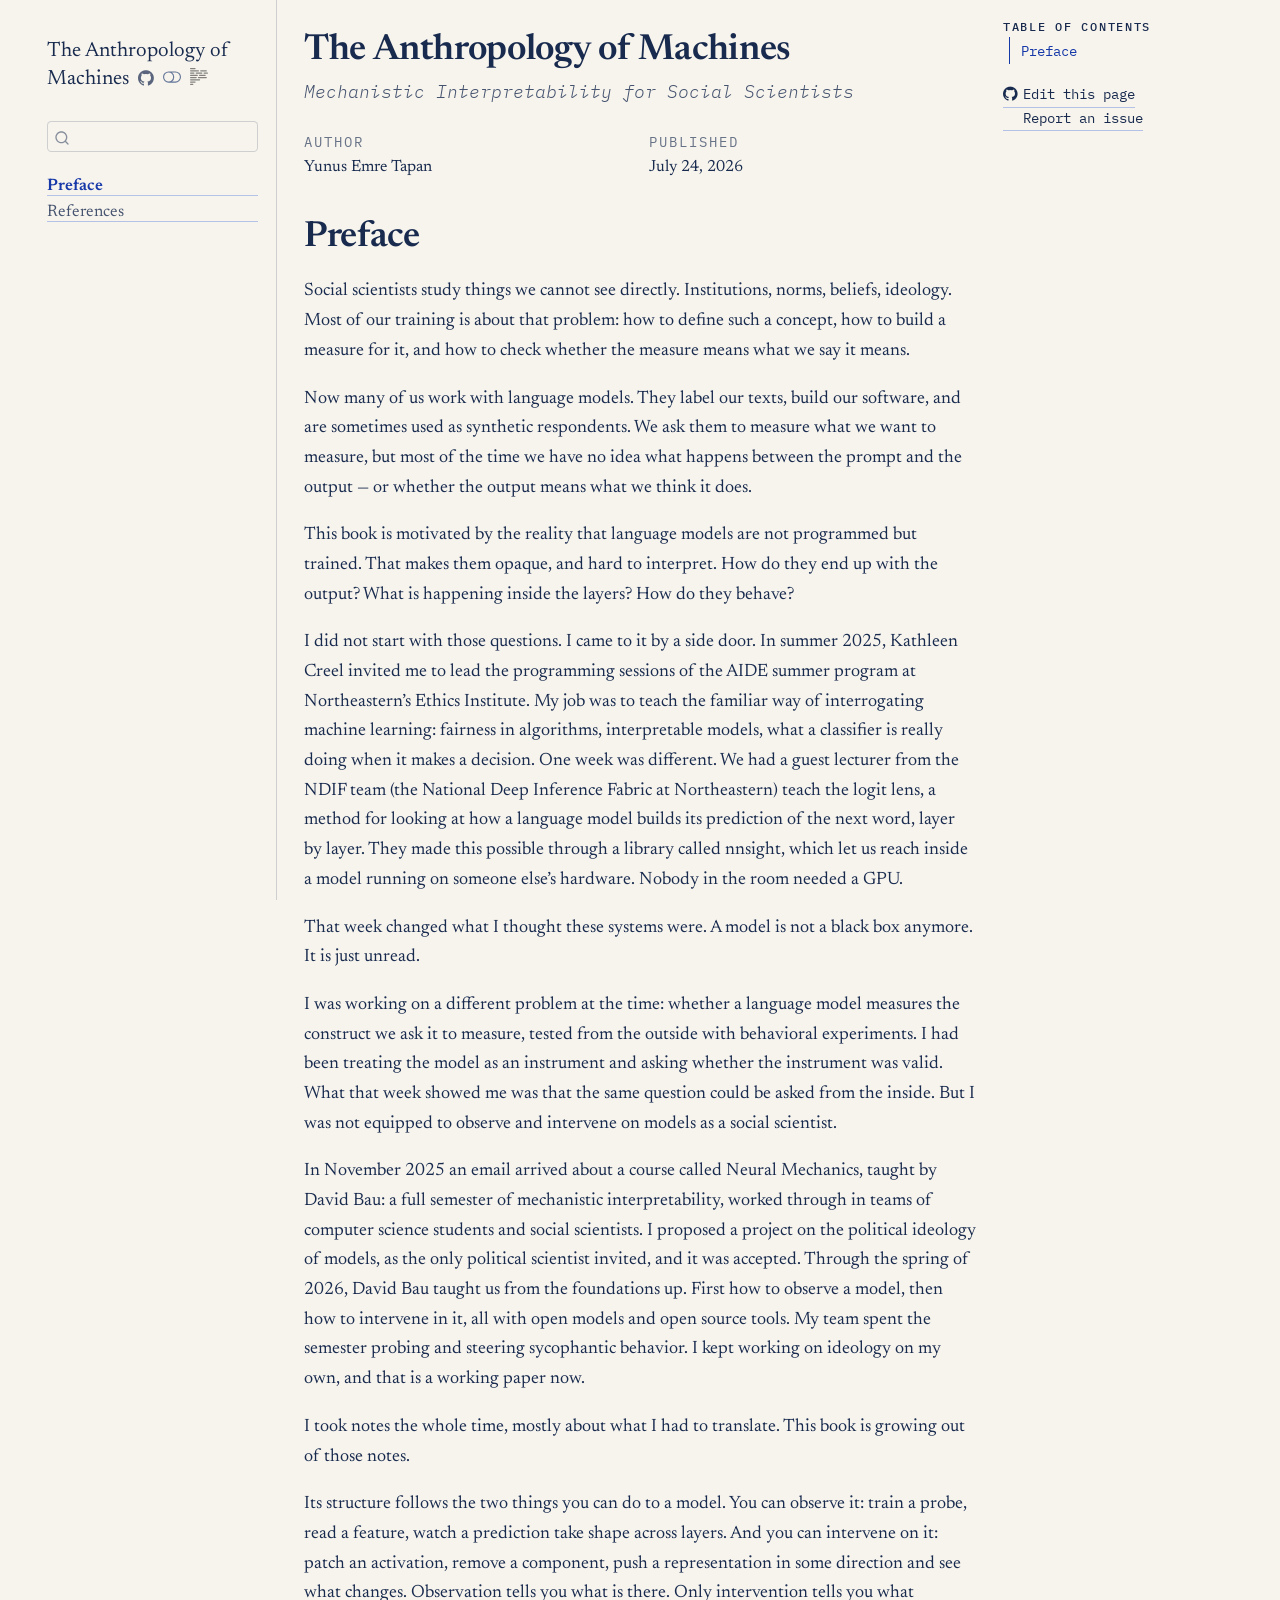
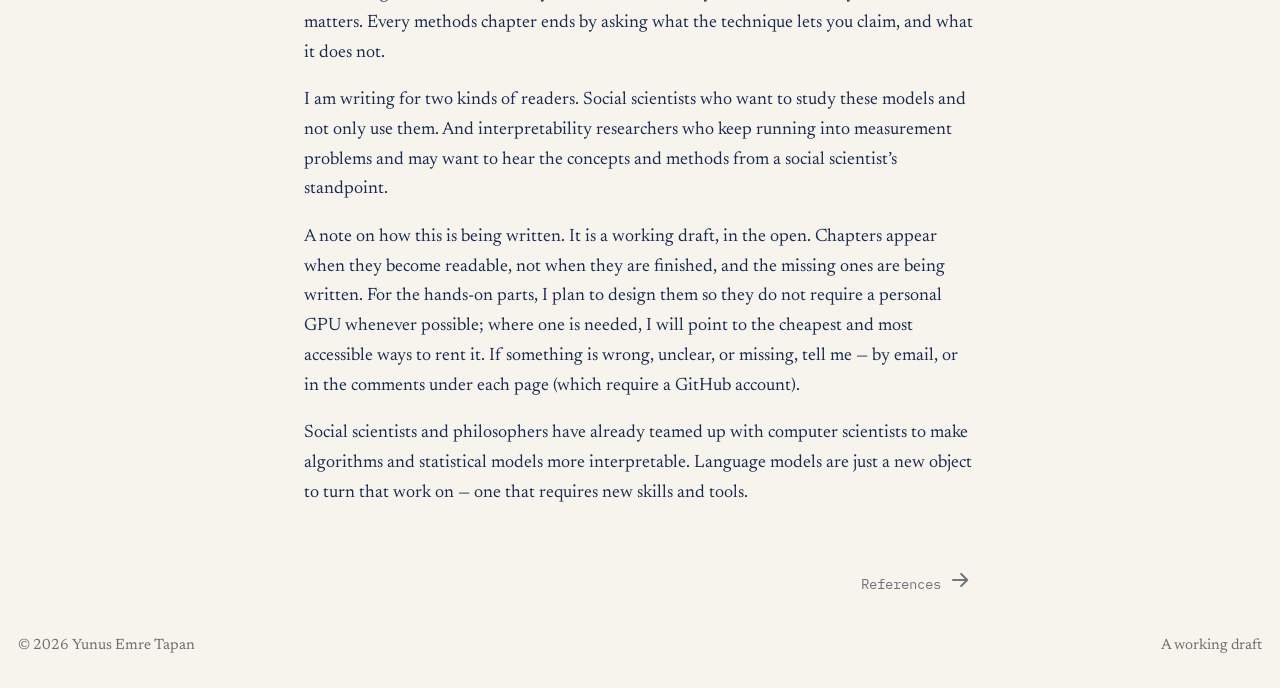
==== index.html @ 3ce377e6 "deploy: b8288e4d743ad3783c679409935b261ecc589786" ====
<!DOCTYPE html>
<html xmlns="http://www.w3.org/1999/xhtml" lang="en" xml:lang="en"><head>

<meta charset="utf-8">
<meta name="generator" content="quarto-1.7.33">

<meta name="viewport" content="width=device-width, initial-scale=1.0, user-scalable=yes">

<meta name="author" content="Yunus Emre Tapan">
<meta name="dcterms.date" content="2026-07-24">

<title>The Anthropology of Machines</title>
<style>
code{white-space: pre-wrap;}
span.smallcaps{font-variant: small-caps;}
div.columns{display: flex; gap: min(4vw, 1.5em);}
div.column{flex: auto; overflow-x: auto;}
div.hanging-indent{margin-left: 1.5em; text-indent: -1.5em;}
ul.task-list{list-style: none;}
ul.task-list li input[type="checkbox"] {
  width: 0.8em;
  margin: 0 0.8em 0.2em -1em; /* quarto-specific, see https://github.com/quarto-dev/quarto-cli/issues/4556 */ 
  vertical-align: middle;
}
</style>


<script src="site_libs/quarto-nav/quarto-nav.js"></script>
<script src="site_libs/quarto-nav/headroom.min.js"></script>
<script src="site_libs/clipboard/clipboard.min.js"></script>
<script src="site_libs/quarto-search/autocomplete.umd.js"></script>
<script src="site_libs/quarto-search/fuse.min.js"></script>
<script src="site_libs/quarto-search/quarto-search.js"></script>
<meta name="quarto:offset" content="./">
<link href="./references.html" rel="next">
<script src="site_libs/quarto-html/quarto.js" type="module"></script>
<script src="site_libs/quarto-html/tabsets/tabsets.js" type="module"></script>
<script src="site_libs/quarto-html/popper.min.js"></script>
<script src="site_libs/quarto-html/tippy.umd.min.js"></script>
<script src="site_libs/quarto-html/anchor.min.js"></script>
<link href="site_libs/quarto-html/tippy.css" rel="stylesheet">
<link href="site_libs/quarto-html/quarto-syntax-highlighting-7dd2c49cf871c52c0d0b7ccd4cccec9b.css" rel="stylesheet" class="quarto-color-scheme" id="quarto-text-highlighting-styles">
<link href="site_libs/quarto-html/quarto-syntax-highlighting-dark-d736d2a83940e7dd7c7b223bb3d14eae.css" rel="stylesheet" class="quarto-color-scheme quarto-color-alternate" id="quarto-text-highlighting-styles">
<link href="site_libs/quarto-html/quarto-syntax-highlighting-7dd2c49cf871c52c0d0b7ccd4cccec9b.css" rel="stylesheet" class="quarto-color-scheme-extra" id="quarto-text-highlighting-styles">
<script src="site_libs/bootstrap/bootstrap.min.js"></script>
<link href="site_libs/bootstrap/bootstrap-icons.css" rel="stylesheet">
<link href="site_libs/bootstrap/bootstrap-b2f9ab7451d72006998199e61c1aa75a.min.css" rel="stylesheet" append-hash="true" class="quarto-color-scheme" id="quarto-bootstrap" data-mode="light">
<link href="site_libs/bootstrap/bootstrap-dark-08941d5487da363c9069f67ec573bdab.min.css" rel="stylesheet" append-hash="true" class="quarto-color-scheme quarto-color-alternate" id="quarto-bootstrap" data-mode="dark">
<link href="site_libs/bootstrap/bootstrap-b2f9ab7451d72006998199e61c1aa75a.min.css" rel="stylesheet" append-hash="true" class="quarto-color-scheme-extra" id="quarto-bootstrap" data-mode="light">
<script id="quarto-search-options" type="application/json">{
  "location": "sidebar",
  "copy-button": false,
  "collapse-after": 3,
  "panel-placement": "start",
  "type": "textbox",
  "limit": 50,
  "keyboard-shortcut": [
    "f",
    "/",
    "s"
  ],
  "show-item-context": false,
  "language": {
    "search-no-results-text": "No results",
    "search-matching-documents-text": "matching documents",
    "search-copy-link-title": "Copy link to search",
    "search-hide-matches-text": "Hide additional matches",
    "search-more-match-text": "more match in this document",
    "search-more-matches-text": "more matches in this document",
    "search-clear-button-title": "Clear",
    "search-text-placeholder": "",
    "search-detached-cancel-button-title": "Cancel",
    "search-submit-button-title": "Submit",
    "search-label": "Search"
  }
}</script>


</head>

<body class="nav-sidebar floating quarto-light"><script id="quarto-html-before-body" type="application/javascript">
    const toggleBodyColorMode = (bsSheetEl) => {
      const mode = bsSheetEl.getAttribute("data-mode");
      const bodyEl = window.document.querySelector("body");
      if (mode === "dark") {
        bodyEl.classList.add("quarto-dark");
        bodyEl.classList.remove("quarto-light");
      } else {
        bodyEl.classList.add("quarto-light");
        bodyEl.classList.remove("quarto-dark");
      }
    }
    const toggleBodyColorPrimary = () => {
      const bsSheetEl = window.document.querySelector("link#quarto-bootstrap:not([rel=disabled-stylesheet])");
      if (bsSheetEl) {
        toggleBodyColorMode(bsSheetEl);
      }
    }
    const setColorSchemeToggle = (alternate) => {
      const toggles = window.document.querySelectorAll('.quarto-color-scheme-toggle');
      for (let i=0; i < toggles.length; i++) {
        const toggle = toggles[i];
        if (toggle) {
          if (alternate) {
            toggle.classList.add("alternate");
          } else {
            toggle.classList.remove("alternate");
          }
        }
      }
    };
    const toggleColorMode = (alternate) => {
      // Switch the stylesheets
      const primaryStylesheets = window.document.querySelectorAll('link.quarto-color-scheme:not(.quarto-color-alternate)');
      const alternateStylesheets = window.document.querySelectorAll('link.quarto-color-scheme.quarto-color-alternate');
      manageTransitions('#quarto-margin-sidebar .nav-link', false);
      if (alternate) {
        // note: dark is layered on light, we don't disable primary!
        enableStylesheet(alternateStylesheets);
        for (const sheetNode of alternateStylesheets) {
          if (sheetNode.id === "quarto-bootstrap") {
            toggleBodyColorMode(sheetNode);
          }
        }
      } else {
        disableStylesheet(alternateStylesheets);
        enableStylesheet(primaryStylesheets)
        toggleBodyColorPrimary();
      }
      manageTransitions('#quarto-margin-sidebar .nav-link', true);
      // Switch the toggles
      setColorSchemeToggle(alternate)
      // Hack to workaround the fact that safari doesn't
      // properly recolor the scrollbar when toggling (#1455)
      if (navigator.userAgent.indexOf('Safari') > 0 && navigator.userAgent.indexOf('Chrome') == -1) {
        manageTransitions("body", false);
        window.scrollTo(0, 1);
        setTimeout(() => {
          window.scrollTo(0, 0);
          manageTransitions("body", true);
        }, 40);
      }
    }
    const disableStylesheet = (stylesheets) => {
      for (let i=0; i < stylesheets.length; i++) {
        const stylesheet = stylesheets[i];
        stylesheet.rel = 'disabled-stylesheet';
      }
    }
    const enableStylesheet = (stylesheets) => {
      for (let i=0; i < stylesheets.length; i++) {
        const stylesheet = stylesheets[i];
        if(stylesheet.rel !== 'stylesheet') { // for Chrome, which will still FOUC without this check
          stylesheet.rel = 'stylesheet';
        }
      }
    }
    const manageTransitions = (selector, allowTransitions) => {
      const els = window.document.querySelectorAll(selector);
      for (let i=0; i < els.length; i++) {
        const el = els[i];
        if (allowTransitions) {
          el.classList.remove('notransition');
        } else {
          el.classList.add('notransition');
        }
      }
    }
    const isFileUrl = () => {
      return window.location.protocol === 'file:';
    }
    const hasAlternateSentinel = () => {
      let styleSentinel = getColorSchemeSentinel();
      if (styleSentinel !== null) {
        return styleSentinel === "alternate";
      } else {
        return false;
      }
    }
    const setStyleSentinel = (alternate) => {
      const value = alternate ? "alternate" : "default";
      if (!isFileUrl()) {
        window.localStorage.setItem("quarto-color-scheme", value);
      } else {
        localAlternateSentinel = value;
      }
    }
    const getColorSchemeSentinel = () => {
      if (!isFileUrl()) {
        const storageValue = window.localStorage.getItem("quarto-color-scheme");
        return storageValue != null ? storageValue : localAlternateSentinel;
      } else {
        return localAlternateSentinel;
      }
    }
    const toggleGiscusIfUsed = (isAlternate, darkModeDefault) => {
      const baseTheme = document.querySelector('#giscus-base-theme')?.value ?? 'light';
      const alternateTheme = document.querySelector('#giscus-alt-theme')?.value ?? 'dark';
      let newTheme = '';
      if(authorPrefersDark) {
        newTheme = isAlternate ? baseTheme : alternateTheme;
      } else {
        newTheme = isAlternate ? alternateTheme : baseTheme;
      }
      const changeGiscusTheme = () => {
        // From: https://github.com/giscus/giscus/issues/336
        const sendMessage = (message) => {
          const iframe = document.querySelector('iframe.giscus-frame');
          if (!iframe) return;
          iframe.contentWindow.postMessage({ giscus: message }, 'https://giscus.app');
        }
        sendMessage({
          setConfig: {
            theme: newTheme
          }
        });
      }
      const isGiscussLoaded = window.document.querySelector('iframe.giscus-frame') !== null;
      if (isGiscussLoaded) {
        changeGiscusTheme();
      }
    };
    const authorPrefersDark = false;
    const queryPrefersDark = window.matchMedia('(prefers-color-scheme: dark)');
    const darkModeDefault = queryPrefersDark.matches;
      document.querySelector('link#quarto-text-highlighting-styles.quarto-color-scheme-extra').rel = 'disabled-stylesheet';
      document.querySelector('link#quarto-bootstrap.quarto-color-scheme-extra').rel = 'disabled-stylesheet';
    let localAlternateSentinel = darkModeDefault ? 'alternate' : 'default';
    // Dark / light mode switch
    window.quartoToggleColorScheme = () => {
      // Read the current dark / light value
      let toAlternate = !hasAlternateSentinel();
      toggleColorMode(toAlternate);
      setStyleSentinel(toAlternate);
      toggleGiscusIfUsed(toAlternate, darkModeDefault);
      window.dispatchEvent(new Event('resize'));
    };
    queryPrefersDark.addEventListener("change", e => {
      if(window.localStorage.getItem("quarto-color-scheme") !== null)
        return;
      const alternate = e.matches
      toggleColorMode(alternate);
      localAlternateSentinel = e.matches ? 'alternate' : 'default'; // this is used alongside local storage!
      toggleGiscusIfUsed(alternate, darkModeDefault);
    });
    // Switch to dark mode if need be
    if (hasAlternateSentinel()) {
      toggleColorMode(true);
    } else {
      toggleColorMode(false);
    }
  </script>

<div id="quarto-search-results"></div>
  <header id="quarto-header" class="headroom fixed-top">
  <nav class="quarto-secondary-nav">
    <div class="container-fluid d-flex">
      <button type="button" class="quarto-btn-toggle btn" data-bs-toggle="collapse" role="button" data-bs-target=".quarto-sidebar-collapse-item" aria-controls="quarto-sidebar" aria-expanded="false" aria-label="Toggle sidebar navigation" onclick="if (window.quartoToggleHeadroom) { window.quartoToggleHeadroom(); }">
        <i class="bi bi-layout-text-sidebar-reverse"></i>
      </button>
        <nav class="quarto-page-breadcrumbs" aria-label="breadcrumb"><ol class="breadcrumb"><li class="breadcrumb-item"><a href="./index.html">Preface</a></li></ol></nav>
        <a class="flex-grow-1" role="navigation" data-bs-toggle="collapse" data-bs-target=".quarto-sidebar-collapse-item" aria-controls="quarto-sidebar" aria-expanded="false" aria-label="Toggle sidebar navigation" onclick="if (window.quartoToggleHeadroom) { window.quartoToggleHeadroom(); }">      
        </a>
      <button type="button" class="btn quarto-search-button" aria-label="Search" onclick="window.quartoOpenSearch();">
        <i class="bi bi-search"></i>
      </button>
    </div>
  </nav>
</header>
<!-- content -->
<div id="quarto-content" class="quarto-container page-columns page-rows-contents page-layout-article">
<!-- sidebar -->
  <nav id="quarto-sidebar" class="sidebar collapse collapse-horizontal quarto-sidebar-collapse-item sidebar-navigation floating overflow-auto">
    <div class="pt-lg-2 mt-2 text-left sidebar-header">
    <div class="sidebar-title mb-0 py-0">
      <a href="./">The Anthropology of Machines</a> 
        <div class="sidebar-tools-main tools-wide">
    <a href="https://github.com/tapanyemre/anthropology-of-machines" title="Source Code" class="quarto-navigation-tool px-1" aria-label="Source Code"><i class="bi bi-github"></i></a>
  <a href="" class="quarto-color-scheme-toggle quarto-navigation-tool  px-1" onclick="window.quartoToggleColorScheme(); return false;" title="Toggle dark mode"><i class="bi"></i></a>
  <a href="" class="quarto-reader-toggle quarto-navigation-tool px-1" onclick="window.quartoToggleReader(); return false;" title="Toggle reader mode">
  <div class="quarto-reader-toggle-btn">
  <i class="bi"></i>
  </div>
</a>
</div>
    </div>
      </div>
        <div class="mt-2 flex-shrink-0 align-items-center">
        <div class="sidebar-search">
        <div id="quarto-search" class="" title="Search"></div>
        </div>
        </div>
    <div class="sidebar-menu-container"> 
    <ul class="list-unstyled mt-1">
        <li class="sidebar-item">
  <div class="sidebar-item-container"> 
  <a href="./index.html" class="sidebar-item-text sidebar-link active">
 <span class="menu-text">Preface</span></a>
  </div>
</li>
        <li class="sidebar-item">
  <div class="sidebar-item-container"> 
  <a href="./references.html" class="sidebar-item-text sidebar-link">
 <span class="menu-text">References</span></a>
  </div>
</li>
    </ul>
    </div>
</nav>
<div id="quarto-sidebar-glass" class="quarto-sidebar-collapse-item" data-bs-toggle="collapse" data-bs-target=".quarto-sidebar-collapse-item"></div>
<!-- margin-sidebar -->
    <div id="quarto-margin-sidebar" class="sidebar margin-sidebar">
        <nav id="TOC" role="doc-toc" class="toc-active">
    <h2 id="toc-title">Table of contents</h2>
   
  <ul>
  <li><a href="#preface" id="toc-preface" class="nav-link active" data-scroll-target="#preface">Preface</a></li>
  </ul>
<div class="toc-actions"><ul><li><a href="https://github.com/tapanyemre/anthropology-of-machines/edit/main/index.qmd" class="toc-action"><i class="bi bi-github"></i>Edit this page</a></li><li><a href="https://github.com/tapanyemre/anthropology-of-machines/issues/new" class="toc-action"><i class="bi empty"></i>Report an issue</a></li></ul></div></nav>
    </div>
<!-- main -->
<main class="content" id="quarto-document-content">


<header id="title-block-header" class="quarto-title-block default">
<div class="quarto-title">
<h1 class="title">The Anthropology of Machines</h1>
<p class="subtitle lead">Mechanistic Interpretability for Social Scientists</p>
</div>



<div class="quarto-title-meta">

    <div>
    <div class="quarto-title-meta-heading">Author</div>
    <div class="quarto-title-meta-contents">
             <p>Yunus Emre Tapan </p>
          </div>
  </div>
    
    <div>
    <div class="quarto-title-meta-heading">Published</div>
    <div class="quarto-title-meta-contents">
      <p class="date">July 24, 2026</p>
    </div>
  </div>
  
    
  </div>
  


</header>


<section id="preface" class="level1 unnumbered">
<h1 class="unnumbered">Preface</h1>
<!-- FIRST VERSION, Emre's draft, lightly copy-edited. Plain register.
     "It's just unread" and the closing "a new object to turn it on" are his own lines
     (SICSS-Istanbul talk and Substack essay, July 2026). -->
<p>Social scientists study things we cannot see directly. Institutions, norms, beliefs, ideology. Most of our training is about that problem: how to define such a concept, how to build a measure for it, and how to check whether the measure means what we say it means.</p>
<p>Now many of us work with language models. They label our texts, build our software, and are sometimes used as synthetic respondents. We ask them to measure what we want to measure, but most of the time we have no idea what happens between the prompt and the output — or whether the output means what we think it does.</p>
<p>This book is motivated by the reality that language models are not programmed but trained. That makes them opaque, and hard to interpret. How do they end up with the output? What is happening inside the layers? How do they behave?</p>
<p>I did not start with those questions. I came to it by a side door. In summer 2025, Kathleen Creel invited me to lead the programming sessions of the AIDE summer program at Northeastern’s Ethics Institute. My job was to teach the familiar way of interrogating machine learning: fairness in algorithms, interpretable models, what a classifier is really doing when it makes a decision. One week was different. We had a guest lecturer from the NDIF team (the National Deep Inference Fabric at Northeastern) teach the logit lens, a method for looking at how a language model builds its prediction of the next word, layer by layer. They made this possible through a library called nnsight, which let us reach inside a model running on someone else’s hardware. Nobody in the room needed a GPU.</p>
<p>That week changed what I thought these systems were. A model is not a black box anymore. It is just unread.</p>
<p>I was working on a different problem at the time: whether a language model measures the construct we ask it to measure, tested from the outside with behavioral experiments. I had been treating the model as an instrument and asking whether the instrument was valid. What that week showed me was that the same question could be asked from the inside. But I was not equipped to observe and intervene on models as a social scientist.</p>
<p>In November 2025 an email arrived about a course called Neural Mechanics, taught by David Bau: a full semester of mechanistic interpretability, worked through in teams of computer science students and social scientists. I proposed a project on the political ideology of models, as the only political scientist invited, and it was accepted. Through the spring of 2026, David Bau taught us from the foundations up. First how to observe a model, then how to intervene in it, all with open models and open source tools. My team spent the semester probing and steering sycophantic behavior. I kept working on ideology on my own, and that is a working paper now.</p>
<p>I took notes the whole time, mostly about what I had to translate. This book is growing out of those notes.</p>
<p>Its structure follows the two things you can do to a model. You can observe it: train a probe, read a feature, watch a prediction take shape across layers. And you can intervene on it: patch an activation, remove a component, push a representation in some direction and see what changes. Observation tells you what is there. Only intervention tells you what matters. Every methods chapter ends by asking what the technique lets you claim, and what it does not.</p>
<p>I am writing for two kinds of readers. Social scientists who want to study these models and not only use them. And interpretability researchers who keep running into measurement problems and may want to hear the concepts and methods from a social scientist’s standpoint.</p>
<p>A note on how this is being written. It is a working draft, in the open. Chapters appear when they become readable, not when they are finished, and the missing ones are being written. For the hands-on parts, I plan to design them so they do not require a personal GPU whenever possible; where one is needed, I will point to the cheapest and most accessible ways to rent it. If something is wrong, unclear, or missing, tell me — by email, or in the comments under each page (which require a GitHub account).</p>
<p>Social scientists and philosophers have already teamed up with computer scientists to make algorithms and statistical models more interpretable. Language models are just a new object to turn that work on — one that requires new skills and tools.</p>


</section>

</main> <!-- /main -->
<script id="quarto-html-after-body" type="application/javascript">
  window.document.addEventListener("DOMContentLoaded", function (event) {
    // Ensure there is a toggle, if there isn't float one in the top right
    if (window.document.querySelector('.quarto-color-scheme-toggle') === null) {
      const a = window.document.createElement('a');
      a.classList.add('top-right');
      a.classList.add('quarto-color-scheme-toggle');
      a.href = "";
      a.onclick = function() { try { window.quartoToggleColorScheme(); } catch {} return false; };
      const i = window.document.createElement("i");
      i.classList.add('bi');
      a.appendChild(i);
      window.document.body.appendChild(a);
    }
    setColorSchemeToggle(hasAlternateSentinel())
    const icon = "";
    const anchorJS = new window.AnchorJS();
    anchorJS.options = {
      placement: 'right',
      icon: icon
    };
    anchorJS.add('.anchored');
    const isCodeAnnotation = (el) => {
      for (const clz of el.classList) {
        if (clz.startsWith('code-annotation-')) {                     
          return true;
        }
      }
      return false;
    }
    const onCopySuccess = function(e) {
      // button target
      const button = e.trigger;
      // don't keep focus
      button.blur();
      // flash "checked"
      button.classList.add('code-copy-button-checked');
      var currentTitle = button.getAttribute("title");
      button.setAttribute("title", "Copied!");
      let tooltip;
      if (window.bootstrap) {
        button.setAttribute("data-bs-toggle", "tooltip");
        button.setAttribute("data-bs-placement", "left");
        button.setAttribute("data-bs-title", "Copied!");
        tooltip = new bootstrap.Tooltip(button, 
          { trigger: "manual", 
            customClass: "code-copy-button-tooltip",
            offset: [0, -8]});
        tooltip.show();    
      }
      setTimeout(function() {
        if (tooltip) {
          tooltip.hide();
          button.removeAttribute("data-bs-title");
          button.removeAttribute("data-bs-toggle");
          button.removeAttribute("data-bs-placement");
        }
        button.setAttribute("title", currentTitle);
        button.classList.remove('code-copy-button-checked');
      }, 1000);
      // clear code selection
      e.clearSelection();
    }
    const getTextToCopy = function(trigger) {
        const codeEl = trigger.previousElementSibling.cloneNode(true);
        for (const childEl of codeEl.children) {
          if (isCodeAnnotation(childEl)) {
            childEl.remove();
          }
        }
        return codeEl.innerText;
    }
    const clipboard = new window.ClipboardJS('.code-copy-button:not([data-in-quarto-modal])', {
      text: getTextToCopy
    });
    clipboard.on('success', onCopySuccess);
    if (window.document.getElementById('quarto-embedded-source-code-modal')) {
      const clipboardModal = new window.ClipboardJS('.code-copy-button[data-in-quarto-modal]', {
        text: getTextToCopy,
        container: window.document.getElementById('quarto-embedded-source-code-modal')
      });
      clipboardModal.on('success', onCopySuccess);
    }
      var localhostRegex = new RegExp(/^(?:http|https):\/\/localhost\:?[0-9]*\//);
      var mailtoRegex = new RegExp(/^mailto:/);
        var filterRegex = new RegExp("https:\/\/yemretapan\.com\/anthropology-of-machines");
      var isInternal = (href) => {
          return filterRegex.test(href) || localhostRegex.test(href) || mailtoRegex.test(href);
      }
      // Inspect non-navigation links and adorn them if external
     var links = window.document.querySelectorAll('a[href]:not(.nav-link):not(.navbar-brand):not(.toc-action):not(.sidebar-link):not(.sidebar-item-toggle):not(.pagination-link):not(.no-external):not([aria-hidden]):not(.dropdown-item):not(.quarto-navigation-tool):not(.about-link)');
      for (var i=0; i<links.length; i++) {
        const link = links[i];
        if (!isInternal(link.href)) {
          // undo the damage that might have been done by quarto-nav.js in the case of
          // links that we want to consider external
          if (link.dataset.originalHref !== undefined) {
            link.href = link.dataset.originalHref;
          }
        }
      }
    function tippyHover(el, contentFn, onTriggerFn, onUntriggerFn) {
      const config = {
        allowHTML: true,
        maxWidth: 500,
        delay: 100,
        arrow: false,
        appendTo: function(el) {
            return el.parentElement;
        },
        interactive: true,
        interactiveBorder: 10,
        theme: 'quarto',
        placement: 'bottom-start',
      };
      if (contentFn) {
        config.content = contentFn;
      }
      if (onTriggerFn) {
        config.onTrigger = onTriggerFn;
      }
      if (onUntriggerFn) {
        config.onUntrigger = onUntriggerFn;
      }
      window.tippy(el, config); 
    }
    const noterefs = window.document.querySelectorAll('a[role="doc-noteref"]');
    for (var i=0; i<noterefs.length; i++) {
      const ref = noterefs[i];
      tippyHover(ref, function() {
        // use id or data attribute instead here
        let href = ref.getAttribute('data-footnote-href') || ref.getAttribute('href');
        try { href = new URL(href).hash; } catch {}
        const id = href.replace(/^#\/?/, "");
        const note = window.document.getElementById(id);
        if (note) {
          return note.innerHTML;
        } else {
          return "";
        }
      });
    }
    const xrefs = window.document.querySelectorAll('a.quarto-xref');
    const processXRef = (id, note) => {
      // Strip column container classes
      const stripColumnClz = (el) => {
        el.classList.remove("page-full", "page-columns");
        if (el.children) {
          for (const child of el.children) {
            stripColumnClz(child);
          }
        }
      }
      stripColumnClz(note)
      if (id === null || id.startsWith('sec-')) {
        // Special case sections, only their first couple elements
        const container = document.createElement("div");
        if (note.children && note.children.length > 2) {
          container.appendChild(note.children[0].cloneNode(true));
          for (let i = 1; i < note.children.length; i++) {
            const child = note.children[i];
            if (child.tagName === "P" && child.innerText === "") {
              continue;
            } else {
              container.appendChild(child.cloneNode(true));
              break;
            }
          }
          if (window.Quarto?.typesetMath) {
            window.Quarto.typesetMath(container);
          }
          return container.innerHTML
        } else {
          if (window.Quarto?.typesetMath) {
            window.Quarto.typesetMath(note);
          }
          return note.innerHTML;
        }
      } else {
        // Remove any anchor links if they are present
        const anchorLink = note.querySelector('a.anchorjs-link');
        if (anchorLink) {
          anchorLink.remove();
        }
        if (window.Quarto?.typesetMath) {
          window.Quarto.typesetMath(note);
        }
        if (note.classList.contains("callout")) {
          return note.outerHTML;
        } else {
          return note.innerHTML;
        }
      }
    }
    for (var i=0; i<xrefs.length; i++) {
      const xref = xrefs[i];
      tippyHover(xref, undefined, function(instance) {
        instance.disable();
        let url = xref.getAttribute('href');
        let hash = undefined; 
        if (url.startsWith('#')) {
          hash = url;
        } else {
          try { hash = new URL(url).hash; } catch {}
        }
        if (hash) {
          const id = hash.replace(/^#\/?/, "");
          const note = window.document.getElementById(id);
          if (note !== null) {
            try {
              const html = processXRef(id, note.cloneNode(true));
              instance.setContent(html);
            } finally {
              instance.enable();
              instance.show();
            }
          } else {
            // See if we can fetch this
            fetch(url.split('#')[0])
            .then(res => res.text())
            .then(html => {
              const parser = new DOMParser();
              const htmlDoc = parser.parseFromString(html, "text/html");
              const note = htmlDoc.getElementById(id);
              if (note !== null) {
                const html = processXRef(id, note);
                instance.setContent(html);
              } 
            }).finally(() => {
              instance.enable();
              instance.show();
            });
          }
        } else {
          // See if we can fetch a full url (with no hash to target)
          // This is a special case and we should probably do some content thinning / targeting
          fetch(url)
          .then(res => res.text())
          .then(html => {
            const parser = new DOMParser();
            const htmlDoc = parser.parseFromString(html, "text/html");
            const note = htmlDoc.querySelector('main.content');
            if (note !== null) {
              // This should only happen for chapter cross references
              // (since there is no id in the URL)
              // remove the first header
              if (note.children.length > 0 && note.children[0].tagName === "HEADER") {
                note.children[0].remove();
              }
              const html = processXRef(null, note);
              instance.setContent(html);
            } 
          }).finally(() => {
            instance.enable();
            instance.show();
          });
        }
      }, function(instance) {
      });
    }
        let selectedAnnoteEl;
        const selectorForAnnotation = ( cell, annotation) => {
          let cellAttr = 'data-code-cell="' + cell + '"';
          let lineAttr = 'data-code-annotation="' +  annotation + '"';
          const selector = 'span[' + cellAttr + '][' + lineAttr + ']';
          return selector;
        }
        const selectCodeLines = (annoteEl) => {
          const doc = window.document;
          const targetCell = annoteEl.getAttribute("data-target-cell");
          const targetAnnotation = annoteEl.getAttribute("data-target-annotation");
          const annoteSpan = window.document.querySelector(selectorForAnnotation(targetCell, targetAnnotation));
          const lines = annoteSpan.getAttribute("data-code-lines").split(",");
          const lineIds = lines.map((line) => {
            return targetCell + "-" + line;
          })
          let top = null;
          let height = null;
          let parent = null;
          if (lineIds.length > 0) {
              //compute the position of the single el (top and bottom and make a div)
              const el = window.document.getElementById(lineIds[0]);
              top = el.offsetTop;
              height = el.offsetHeight;
              parent = el.parentElement.parentElement;
            if (lineIds.length > 1) {
              const lastEl = window.document.getElementById(lineIds[lineIds.length - 1]);
              const bottom = lastEl.offsetTop + lastEl.offsetHeight;
              height = bottom - top;
            }
            if (top !== null && height !== null && parent !== null) {
              // cook up a div (if necessary) and position it 
              let div = window.document.getElementById("code-annotation-line-highlight");
              if (div === null) {
                div = window.document.createElement("div");
                div.setAttribute("id", "code-annotation-line-highlight");
                div.style.position = 'absolute';
                parent.appendChild(div);
              }
              div.style.top = top - 2 + "px";
              div.style.height = height + 4 + "px";
              div.style.left = 0;
              let gutterDiv = window.document.getElementById("code-annotation-line-highlight-gutter");
              if (gutterDiv === null) {
                gutterDiv = window.document.createElement("div");
                gutterDiv.setAttribute("id", "code-annotation-line-highlight-gutter");
                gutterDiv.style.position = 'absolute';
                const codeCell = window.document.getElementById(targetCell);
                const gutter = codeCell.querySelector('.code-annotation-gutter');
                gutter.appendChild(gutterDiv);
              }
              gutterDiv.style.top = top - 2 + "px";
              gutterDiv.style.height = height + 4 + "px";
            }
            selectedAnnoteEl = annoteEl;
          }
        };
        const unselectCodeLines = () => {
          const elementsIds = ["code-annotation-line-highlight", "code-annotation-line-highlight-gutter"];
          elementsIds.forEach((elId) => {
            const div = window.document.getElementById(elId);
            if (div) {
              div.remove();
            }
          });
          selectedAnnoteEl = undefined;
        };
          // Handle positioning of the toggle
      window.addEventListener(
        "resize",
        throttle(() => {
          elRect = undefined;
          if (selectedAnnoteEl) {
            selectCodeLines(selectedAnnoteEl);
          }
        }, 10)
      );
      function throttle(fn, ms) {
      let throttle = false;
      let timer;
        return (...args) => {
          if(!throttle) { // first call gets through
              fn.apply(this, args);
              throttle = true;
          } else { // all the others get throttled
              if(timer) clearTimeout(timer); // cancel #2
              timer = setTimeout(() => {
                fn.apply(this, args);
                timer = throttle = false;
              }, ms);
          }
        };
      }
        // Attach click handler to the DT
        const annoteDls = window.document.querySelectorAll('dt[data-target-cell]');
        for (const annoteDlNode of annoteDls) {
          annoteDlNode.addEventListener('click', (event) => {
            const clickedEl = event.target;
            if (clickedEl !== selectedAnnoteEl) {
              unselectCodeLines();
              const activeEl = window.document.querySelector('dt[data-target-cell].code-annotation-active');
              if (activeEl) {
                activeEl.classList.remove('code-annotation-active');
              }
              selectCodeLines(clickedEl);
              clickedEl.classList.add('code-annotation-active');
            } else {
              // Unselect the line
              unselectCodeLines();
              clickedEl.classList.remove('code-annotation-active');
            }
          });
        }
    const findCites = (el) => {
      const parentEl = el.parentElement;
      if (parentEl) {
        const cites = parentEl.dataset.cites;
        if (cites) {
          return {
            el,
            cites: cites.split(' ')
          };
        } else {
          return findCites(el.parentElement)
        }
      } else {
        return undefined;
      }
    };
    var bibliorefs = window.document.querySelectorAll('a[role="doc-biblioref"]');
    for (var i=0; i<bibliorefs.length; i++) {
      const ref = bibliorefs[i];
      const citeInfo = findCites(ref);
      if (citeInfo) {
        tippyHover(citeInfo.el, function() {
          var popup = window.document.createElement('div');
          citeInfo.cites.forEach(function(cite) {
            var citeDiv = window.document.createElement('div');
            citeDiv.classList.add('hanging-indent');
            citeDiv.classList.add('csl-entry');
            var biblioDiv = window.document.getElementById('ref-' + cite);
            if (biblioDiv) {
              citeDiv.innerHTML = biblioDiv.innerHTML;
            }
            popup.appendChild(citeDiv);
          });
          return popup.innerHTML;
        });
      }
    }
  });
  </script>
<nav class="page-navigation">
  <div class="nav-page nav-page-previous">
  </div>
  <div class="nav-page nav-page-next">
      <a href="./references.html" class="pagination-link" aria-label="References">
        <span class="nav-page-text">References</span> <i class="bi bi-arrow-right-short"></i>
      </a>
  </div>
</nav>
</div> <!-- /content -->
<footer class="footer">
  <div class="nav-footer">
    <div class="nav-footer-left">
<p>© 2026 Yunus Emre Tapan</p>
</div>   
    <div class="nav-footer-center">
      &nbsp;
    <div class="toc-actions d-sm-block d-md-none"><ul><li><a href="https://github.com/tapanyemre/anthropology-of-machines/edit/main/index.qmd" class="toc-action"><i class="bi bi-github"></i>Edit this page</a></li><li><a href="https://github.com/tapanyemre/anthropology-of-machines/issues/new" class="toc-action"><i class="bi empty"></i>Report an issue</a></li></ul></div></div>
    <div class="nav-footer-right">
<p>A working draft</p>
</div>
  </div>
</footer>




</body></html>
---- site_libs/quarto-html/tippy.css ----
.tippy-box[data-animation=fade][data-state=hidden]{opacity:0}[data-tippy-root]{max-width:calc(100vw - 10px)}.tippy-box{position:relative;background-color:#333;color:#fff;border-radius:4px;font-size:14px;line-height:1.4;white-space:normal;outline:0;transition-property:transform,visibility,opacity}.tippy-box[data-placement^=top]>.tippy-arrow{bottom:0}.tippy-box[data-placement^=top]>.tippy-arrow:before{bottom:-7px;left:0;border-width:8px 8px 0;border-top-color:initial;transform-origin:center top}.tippy-box[data-placement^=bottom]>.tippy-arrow{top:0}.tippy-box[data-placement^=bottom]>.tippy-arrow:before{top:-7px;left:0;border-width:0 8px 8px;border-bottom-color:initial;transform-origin:center bottom}.tippy-box[data-placement^=left]>.tippy-arrow{right:0}.tippy-box[data-placement^=left]>.tippy-arrow:before{border-width:8px 0 8px 8px;border-left-color:initial;right:-7px;transform-origin:center left}.tippy-box[data-placement^=right]>.tippy-arrow{left:0}.tippy-box[data-placement^=right]>.tippy-arrow:before{left:-7px;border-width:8px 8px 8px 0;border-right-color:initial;transform-origin:center right}.tippy-box[data-inertia][data-state=visible]{transition-timing-function:cubic-bezier(.54,1.5,.38,1.11)}.tippy-arrow{width:16px;height:16px;color:#333}.tippy-arrow:before{content:"";position:absolute;border-color:transparent;border-style:solid}.tippy-content{position:relative;padding:5px 9px;z-index:1}
---- site_libs/quarto-html/quarto-syntax-highlighting-7dd2c49cf871c52c0d0b7ccd4cccec9b.css ----
/* quarto syntax highlight colors */
:root {
  --quarto-hl-ot-color: #003B4F;
  --quarto-hl-at-color: #657422;
  --quarto-hl-ss-color: #20794D;
  --quarto-hl-an-color: #5E5E5E;
  --quarto-hl-fu-color: #4758AB;
  --quarto-hl-st-color: #20794D;
  --quarto-hl-cf-color: #003B4F;
  --quarto-hl-op-color: #5E5E5E;
  --quarto-hl-er-color: #AD0000;
  --quarto-hl-bn-color: #AD0000;
  --quarto-hl-al-color: #AD0000;
  --quarto-hl-va-color: #111111;
  --quarto-hl-bu-color: inherit;
  --quarto-hl-ex-color: inherit;
  --quarto-hl-pp-color: #AD0000;
  --quarto-hl-in-color: #5E5E5E;
  --quarto-hl-vs-color: #20794D;
  --quarto-hl-wa-color: #5E5E5E;
  --quarto-hl-do-color: #5E5E5E;
  --quarto-hl-im-color: #00769E;
  --quarto-hl-ch-color: #20794D;
  --quarto-hl-dt-color: #AD0000;
  --quarto-hl-fl-color: #AD0000;
  --quarto-hl-co-color: #5E5E5E;
  --quarto-hl-cv-color: #5E5E5E;
  --quarto-hl-cn-color: #8f5902;
  --quarto-hl-sc-color: #5E5E5E;
  --quarto-hl-dv-color: #AD0000;
  --quarto-hl-kw-color: #003B4F;
}

/* other quarto variables */
:root {
  --quarto-font-monospace: "IBM Plex Mono", "SFMono-Regular", Menlo, monospace;
}

/* syntax highlight based on Pandoc's rules */
pre > code.sourceCode > span {
  color: #003B4F;
}

code.sourceCode > span {
  color: #003B4F;
}

div.sourceCode,
div.sourceCode pre.sourceCode {
  color: #003B4F;
}

/* Normal */
code span {
  color: #003B4F;
}

/* Alert */
code span.al {
  color: #AD0000;
  font-style: inherit;
}

/* Annotation */
code span.an {
  color: #5E5E5E;
  font-style: inherit;
}

/* Attribute */
code span.at {
  color: #657422;
  font-style: inherit;
}

/* BaseN */
code span.bn {
  color: #AD0000;
  font-style: inherit;
}

/* BuiltIn */
code span.bu {
  font-style: inherit;
}

/* ControlFlow */
code span.cf {
  color: #003B4F;
  font-weight: bold;
  font-style: inherit;
}

/* Char */
code span.ch {
  color: #20794D;
  font-style: inherit;
}

/* Constant */
code span.cn {
  color: #8f5902;
  font-style: inherit;
}

/* Comment */
code span.co {
  color: #5E5E5E;
  font-style: inherit;
}

/* CommentVar */
code span.cv {
  color: #5E5E5E;
  font-style: italic;
}

/* Documentation */
code span.do {
  color: #5E5E5E;
  font-style: italic;
}

/* DataType */
code span.dt {
  color: #AD0000;
  font-style: inherit;
}

/* DecVal */
code span.dv {
  color: #AD0000;
  font-style: inherit;
}

/* Error */
code span.er {
  color: #AD0000;
  font-style: inherit;
}

/* Extension */
code span.ex {
  font-style: inherit;
}

/* Float */
code span.fl {
  color: #AD0000;
  font-style: inherit;
}

/* Function */
code span.fu {
  color: #4758AB;
  font-style: inherit;
}

/* Import */
code span.im {
  color: #00769E;
  font-style: inherit;
}

/* Information */
code span.in {
  color: #5E5E5E;
  font-style: inherit;
}

/* Keyword */
code span.kw {
  color: #003B4F;
  font-weight: bold;
  font-style: inherit;
}

/* Operator */
code span.op {
  color: #5E5E5E;
  font-style: inherit;
}

/* Other */
code span.ot {
  color: #003B4F;
  font-style: inherit;
}

/* Preprocessor */
code span.pp {
  color: #AD0000;
  font-style: inherit;
}

/* SpecialChar */
code span.sc {
  color: #5E5E5E;
  font-style: inherit;
}

/* SpecialString */
code span.ss {
  color: #20794D;
  font-style: inherit;
}

/* String */
code span.st {
  color: #20794D;
  font-style: inherit;
}

/* Variable */
code span.va {
  color: #111111;
  font-style: inherit;
}

/* VerbatimString */
code span.vs {
  color: #20794D;
  font-style: inherit;
}

/* Warning */
code span.wa {
  color: #5E5E5E;
  font-style: italic;
}

.prevent-inlining {
  content: "</";
}

/*# sourceMappingURL=83a793c666cc56e89db0eaaf2370b1ad.css.map */
---- site_libs/quarto-html/quarto-syntax-highlighting-dark-d736d2a83940e7dd7c7b223bb3d14eae.css ----
/* quarto syntax highlight colors */
:root {
  --quarto-hl-al-color: #f07178;
  --quarto-hl-an-color: #d4d0ab;
  --quarto-hl-at-color: #00e0e0;
  --quarto-hl-bn-color: #d4d0ab;
  --quarto-hl-bu-color: #abe338;
  --quarto-hl-ch-color: #abe338;
  --quarto-hl-co-color: #f8f8f2;
  --quarto-hl-cv-color: #ffd700;
  --quarto-hl-cn-color: #ffd700;
  --quarto-hl-cf-color: #ffa07a;
  --quarto-hl-dt-color: #ffa07a;
  --quarto-hl-dv-color: #d4d0ab;
  --quarto-hl-do-color: #f8f8f2;
  --quarto-hl-er-color: #f07178;
  --quarto-hl-ex-color: #00e0e0;
  --quarto-hl-fl-color: #d4d0ab;
  --quarto-hl-fu-color: #ffa07a;
  --quarto-hl-im-color: #abe338;
  --quarto-hl-in-color: #d4d0ab;
  --quarto-hl-kw-color: #ffa07a;
  --quarto-hl-op-color: #ffa07a;
  --quarto-hl-ot-color: #00e0e0;
  --quarto-hl-pp-color: #dcc6e0;
  --quarto-hl-re-color: #00e0e0;
  --quarto-hl-sc-color: #abe338;
  --quarto-hl-ss-color: #abe338;
  --quarto-hl-st-color: #abe338;
  --quarto-hl-va-color: #00e0e0;
  --quarto-hl-vs-color: #abe338;
  --quarto-hl-wa-color: #dcc6e0;
}

/* other quarto variables */
:root {
  --quarto-font-monospace: "IBM Plex Mono", "SFMono-Regular", Menlo, monospace;
}

/* syntax highlight based on Pandoc's rules */
pre > code.sourceCode > span {
  color: #f8f8f2;
}

code.sourceCode > span {
  color: #f8f8f2;
}

div.sourceCode,
div.sourceCode pre.sourceCode {
  color: #f8f8f2;
}

/* Normal */
code span {
  color: #f8f8f2;
}

/* Alert */
code span.al {
  color: #f07178;
}

/* Annotation */
code span.an {
  color: #d4d0ab;
}

/* Attribute */
code span.at {
  color: #00e0e0;
}

/* BaseN */
code span.bn {
  color: #d4d0ab;
}

/* BuiltIn */
code span.bu {
  color: #abe338;
}

/* ControlFlow */
code span.cf {
  font-weight: bold;
  color: #ffa07a;
}

/* Char */
code span.ch {
  color: #abe338;
}

/* Constant */
code span.cn {
  color: #ffd700;
}

/* Comment */
code span.co {
  font-style: italic;
  color: #f8f8f2;
}

/* CommentVar */
code span.cv {
  color: #ffd700;
}

/* Documentation */
code span.do {
  color: #f8f8f2;
}

/* DataType */
code span.dt {
  color: #ffa07a;
}

/* DecVal */
code span.dv {
  color: #d4d0ab;
}

/* Error */
code span.er {
  color: #f07178;
  text-decoration: underline;
}

/* Extension */
code span.ex {
  font-weight: bold;
  color: #00e0e0;
}

/* Float */
code span.fl {
  color: #d4d0ab;
}

/* Function */
code span.fu {
  color: #ffa07a;
}

/* Import */
code span.im {
  color: #abe338;
}

/* Information */
code span.in {
  color: #d4d0ab;
}

/* Keyword */
code span.kw {
  font-weight: bold;
  color: #ffa07a;
}

/* Operator */
code span.op {
  color: #ffa07a;
}

/* Other */
code span.ot {
  color: #00e0e0;
}

/* Preprocessor */
code span.pp {
  color: #dcc6e0;
}

/* RegionMarker */
code span.re {
  background-color: #f8f8f2;
  color: #00e0e0;
}

/* SpecialChar */
code span.sc {
  color: #abe338;
}

/* SpecialString */
code span.ss {
  color: #abe338;
}

/* String */
code span.st {
  color: #abe338;
}

/* Variable */
code span.va {
  color: #00e0e0;
}

/* VerbatimString */
code span.vs {
  color: #abe338;
}

/* Warning */
code span.wa {
  color: #dcc6e0;
}

.prevent-inlining {
  content: "</";
}

/*# sourceMappingURL=121a9bf5596084ed2843231840467188.css.map */
---- site_libs/quarto-html/quarto-syntax-highlighting-7dd2c49cf871c52c0d0b7ccd4cccec9b.css ----
/* quarto syntax highlight colors */
:root {
  --quarto-hl-ot-color: #003B4F;
  --quarto-hl-at-color: #657422;
  --quarto-hl-ss-color: #20794D;
  --quarto-hl-an-color: #5E5E5E;
  --quarto-hl-fu-color: #4758AB;
  --quarto-hl-st-color: #20794D;
  --quarto-hl-cf-color: #003B4F;
  --quarto-hl-op-color: #5E5E5E;
  --quarto-hl-er-color: #AD0000;
  --quarto-hl-bn-color: #AD0000;
  --quarto-hl-al-color: #AD0000;
  --quarto-hl-va-color: #111111;
  --quarto-hl-bu-color: inherit;
  --quarto-hl-ex-color: inherit;
  --quarto-hl-pp-color: #AD0000;
  --quarto-hl-in-color: #5E5E5E;
  --quarto-hl-vs-color: #20794D;
  --quarto-hl-wa-color: #5E5E5E;
  --quarto-hl-do-color: #5E5E5E;
  --quarto-hl-im-color: #00769E;
  --quarto-hl-ch-color: #20794D;
  --quarto-hl-dt-color: #AD0000;
  --quarto-hl-fl-color: #AD0000;
  --quarto-hl-co-color: #5E5E5E;
  --quarto-hl-cv-color: #5E5E5E;
  --quarto-hl-cn-color: #8f5902;
  --quarto-hl-sc-color: #5E5E5E;
  --quarto-hl-dv-color: #AD0000;
  --quarto-hl-kw-color: #003B4F;
}

/* other quarto variables */
:root {
  --quarto-font-monospace: "IBM Plex Mono", "SFMono-Regular", Menlo, monospace;
}

/* syntax highlight based on Pandoc's rules */
pre > code.sourceCode > span {
  color: #003B4F;
}

code.sourceCode > span {
  color: #003B4F;
}

div.sourceCode,
div.sourceCode pre.sourceCode {
  color: #003B4F;
}

/* Normal */
code span {
  color: #003B4F;
}

/* Alert */
code span.al {
  color: #AD0000;
  font-style: inherit;
}

/* Annotation */
code span.an {
  color: #5E5E5E;
  font-style: inherit;
}

/* Attribute */
code span.at {
  color: #657422;
  font-style: inherit;
}

/* BaseN */
code span.bn {
  color: #AD0000;
  font-style: inherit;
}

/* BuiltIn */
code span.bu {
  font-style: inherit;
}

/* ControlFlow */
code span.cf {
  color: #003B4F;
  font-weight: bold;
  font-style: inherit;
}

/* Char */
code span.ch {
  color: #20794D;
  font-style: inherit;
}

/* Constant */
code span.cn {
  color: #8f5902;
  font-style: inherit;
}

/* Comment */
code span.co {
  color: #5E5E5E;
  font-style: inherit;
}

/* CommentVar */
code span.cv {
  color: #5E5E5E;
  font-style: italic;
}

/* Documentation */
code span.do {
  color: #5E5E5E;
  font-style: italic;
}

/* DataType */
code span.dt {
  color: #AD0000;
  font-style: inherit;
}

/* DecVal */
code span.dv {
  color: #AD0000;
  font-style: inherit;
}

/* Error */
code span.er {
  color: #AD0000;
  font-style: inherit;
}

/* Extension */
code span.ex {
  font-style: inherit;
}

/* Float */
code span.fl {
  color: #AD0000;
  font-style: inherit;
}

/* Function */
code span.fu {
  color: #4758AB;
  font-style: inherit;
}

/* Import */
code span.im {
  color: #00769E;
  font-style: inherit;
}

/* Information */
code span.in {
  color: #5E5E5E;
  font-style: inherit;
}

/* Keyword */
code span.kw {
  color: #003B4F;
  font-weight: bold;
  font-style: inherit;
}

/* Operator */
code span.op {
  color: #5E5E5E;
  font-style: inherit;
}

/* Other */
code span.ot {
  color: #003B4F;
  font-style: inherit;
}

/* Preprocessor */
code span.pp {
  color: #AD0000;
  font-style: inherit;
}

/* SpecialChar */
code span.sc {
  color: #5E5E5E;
  font-style: inherit;
}

/* SpecialString */
code span.ss {
  color: #20794D;
  font-style: inherit;
}

/* String */
code span.st {
  color: #20794D;
  font-style: inherit;
}

/* Variable */
code span.va {
  color: #111111;
  font-style: inherit;
}

/* VerbatimString */
code span.vs {
  color: #20794D;
  font-style: inherit;
}

/* Warning */
code span.wa {
  color: #5E5E5E;
  font-style: italic;
}

.prevent-inlining {
  content: "</";
}

/*# sourceMappingURL=83a793c666cc56e89db0eaaf2370b1ad.css.map */
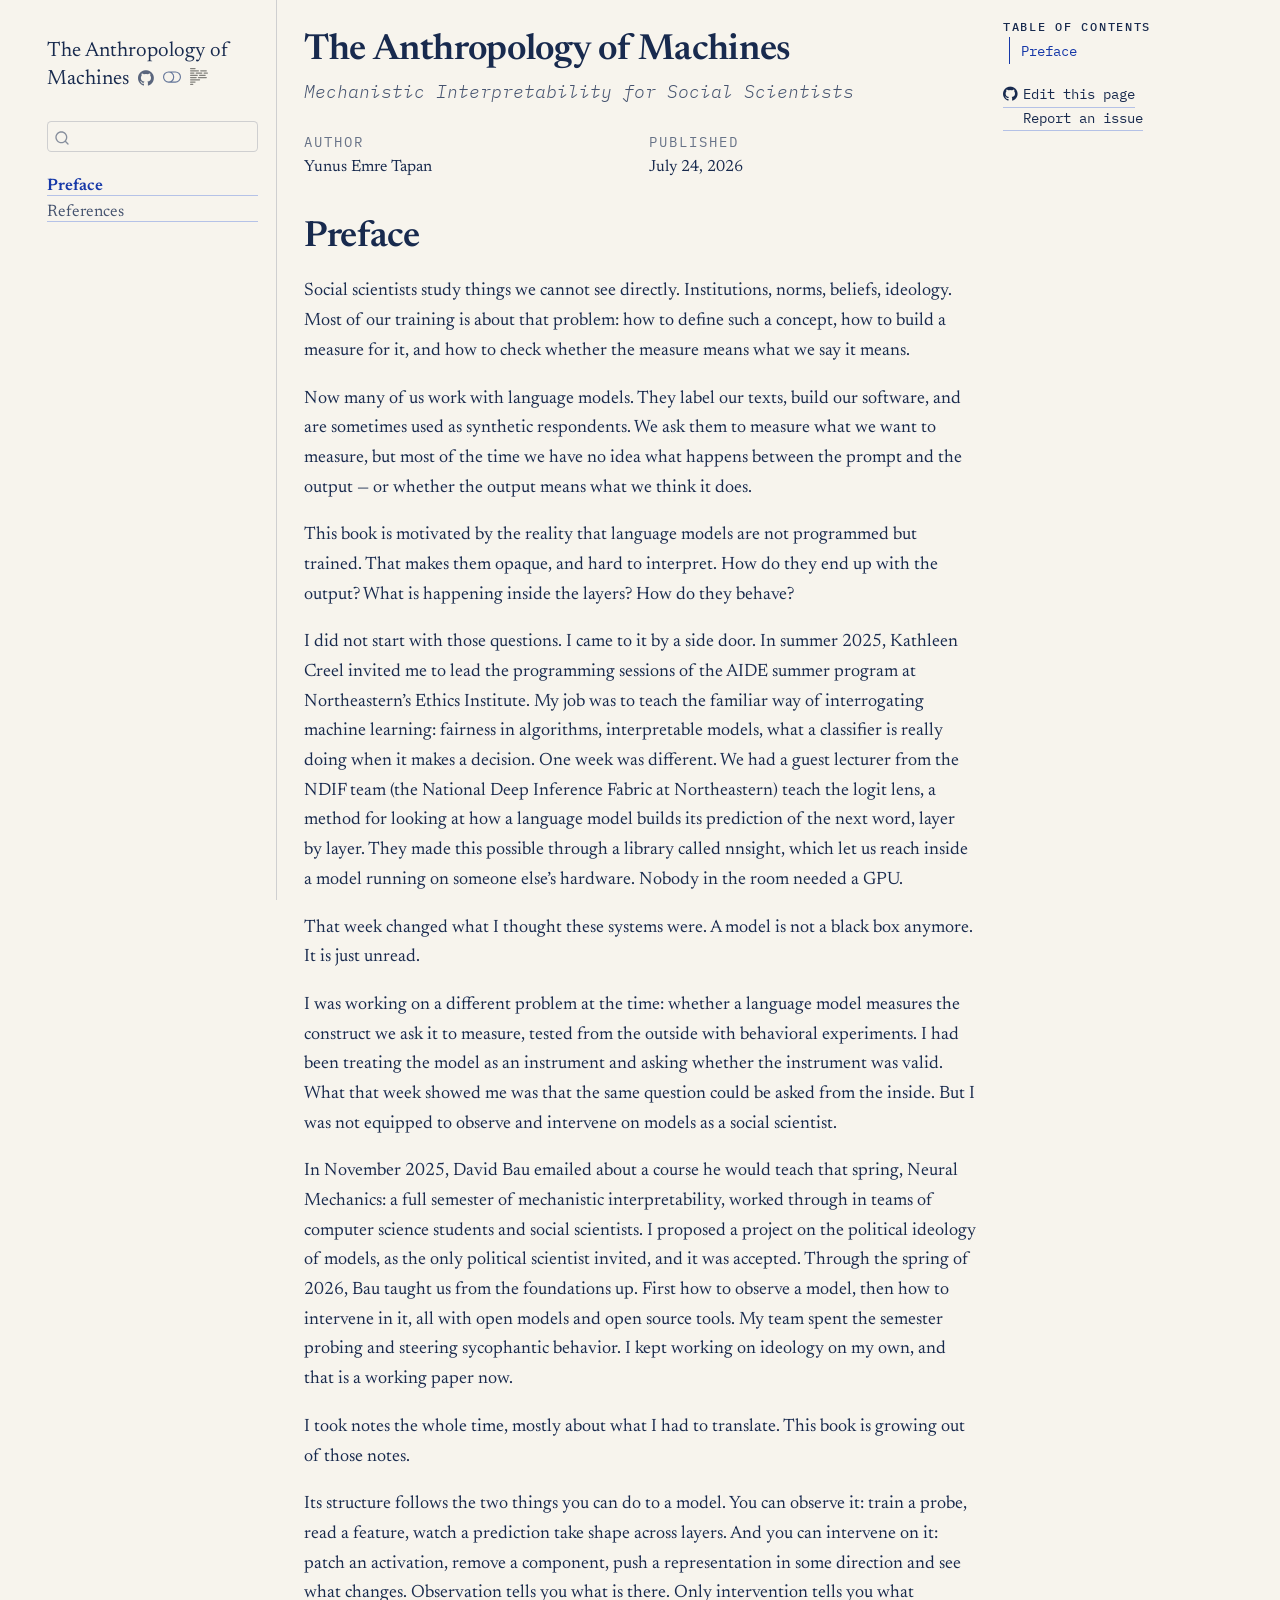
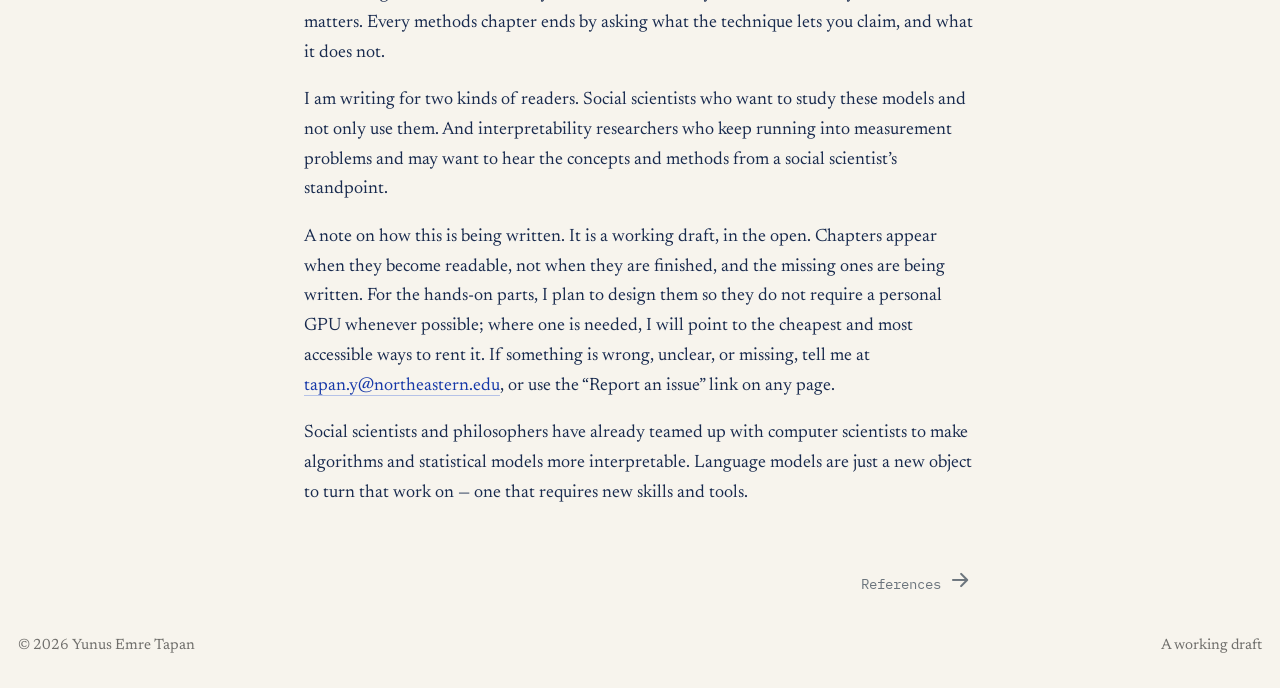
==== commit bda97f03: "deploy: b399aad83645c3d971549491052c98ca7658625e" ====
--- a/index.html
+++ b/index.html
@@ -365,11 +365,11 @@
 <p>I did not start with those questions. I came to it by a side door. In summer 2025, Kathleen Creel invited me to lead the programming sessions of the AIDE summer program at Northeastern’s Ethics Institute. My job was to teach the familiar way of interrogating machine learning: fairness in algorithms, interpretable models, what a classifier is really doing when it makes a decision. One week was different. We had a guest lecturer from the NDIF team (the National Deep Inference Fabric at Northeastern) teach the logit lens, a method for looking at how a language model builds its prediction of the next word, layer by layer. They made this possible through a library called nnsight, which let us reach inside a model running on someone else’s hardware. Nobody in the room needed a GPU.</p>
 <p>That week changed what I thought these systems were. A model is not a black box anymore. It is just unread.</p>
 <p>I was working on a different problem at the time: whether a language model measures the construct we ask it to measure, tested from the outside with behavioral experiments. I had been treating the model as an instrument and asking whether the instrument was valid. What that week showed me was that the same question could be asked from the inside. But I was not equipped to observe and intervene on models as a social scientist.</p>
-<p>In November 2025 an email arrived about a course called Neural Mechanics, taught by David Bau: a full semester of mechanistic interpretability, worked through in teams of computer science students and social scientists. I proposed a project on the political ideology of models, as the only political scientist invited, and it was accepted. Through the spring of 2026, David Bau taught us from the foundations up. First how to observe a model, then how to intervene in it, all with open models and open source tools. My team spent the semester probing and steering sycophantic behavior. I kept working on ideology on my own, and that is a working paper now.</p>
+<p>In November 2025, David Bau emailed about a course he would teach that spring, Neural Mechanics: a full semester of mechanistic interpretability, worked through in teams of computer science students and social scientists. I proposed a project on the political ideology of models, as the only political scientist invited, and it was accepted. Through the spring of 2026, Bau taught us from the foundations up. First how to observe a model, then how to intervene in it, all with open models and open source tools. My team spent the semester probing and steering sycophantic behavior. I kept working on ideology on my own, and that is a working paper now.</p>
 <p>I took notes the whole time, mostly about what I had to translate. This book is growing out of those notes.</p>
 <p>Its structure follows the two things you can do to a model. You can observe it: train a probe, read a feature, watch a prediction take shape across layers. And you can intervene on it: patch an activation, remove a component, push a representation in some direction and see what changes. Observation tells you what is there. Only intervention tells you what matters. Every methods chapter ends by asking what the technique lets you claim, and what it does not.</p>
 <p>I am writing for two kinds of readers. Social scientists who want to study these models and not only use them. And interpretability researchers who keep running into measurement problems and may want to hear the concepts and methods from a social scientist’s standpoint.</p>
-<p>A note on how this is being written. It is a working draft, in the open. Chapters appear when they become readable, not when they are finished, and the missing ones are being written. For the hands-on parts, I plan to design them so they do not require a personal GPU whenever possible; where one is needed, I will point to the cheapest and most accessible ways to rent it. If something is wrong, unclear, or missing, tell me — by email, or in the comments under each page (which require a GitHub account).</p>
+<p>A note on how this is being written. It is a working draft, in the open. Chapters appear when they become readable, not when they are finished, and the missing ones are being written. For the hands-on parts, I plan to design them so they do not require a personal GPU whenever possible; where one is needed, I will point to the cheapest and most accessible ways to rent it. If something is wrong, unclear, or missing, tell me at <a href="mailto:tapan.y@northeastern.edu">tapan.y@northeastern.edu</a>, or use the “Report an issue” link on any page.</p>
 <p>Social scientists and philosophers have already teamed up with computer scientists to make algorithms and statistical models more interpretable. Language models are just a new object to turn that work on — one that requires new skills and tools.</p>
 
 
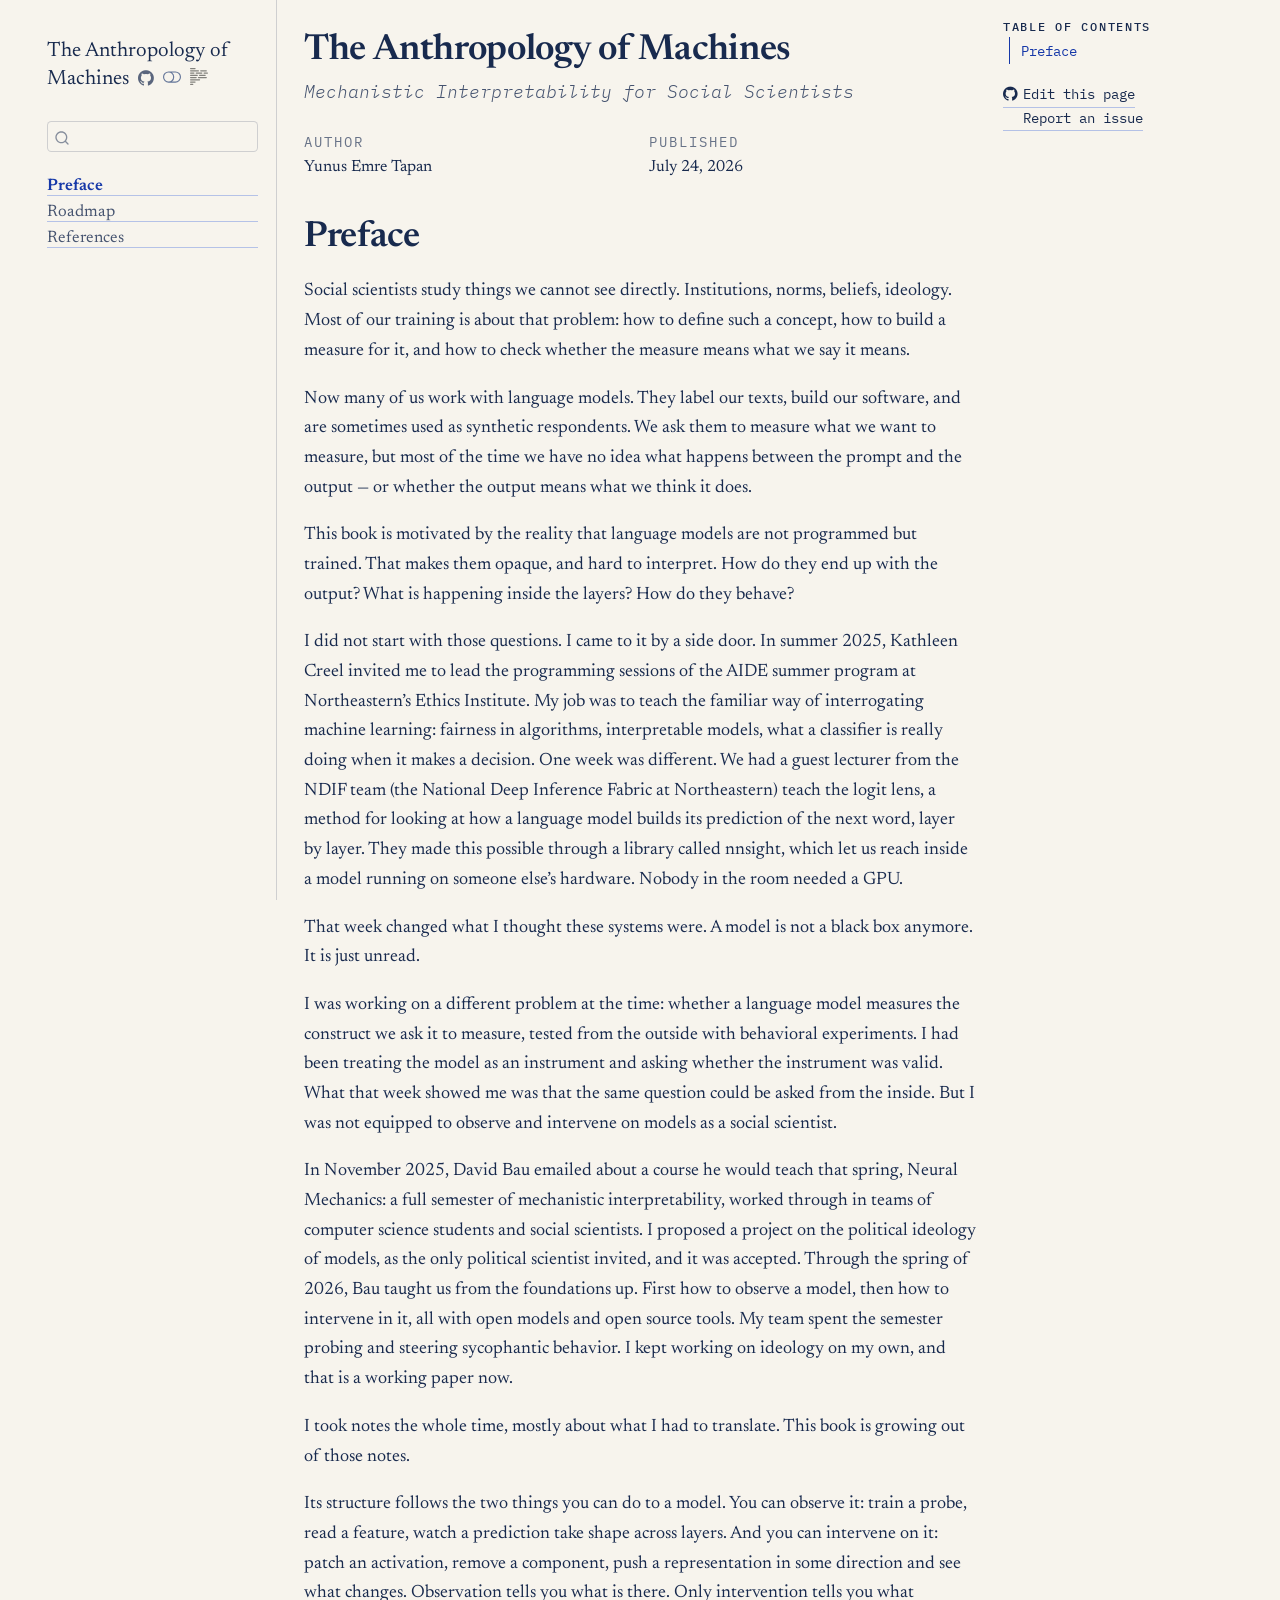
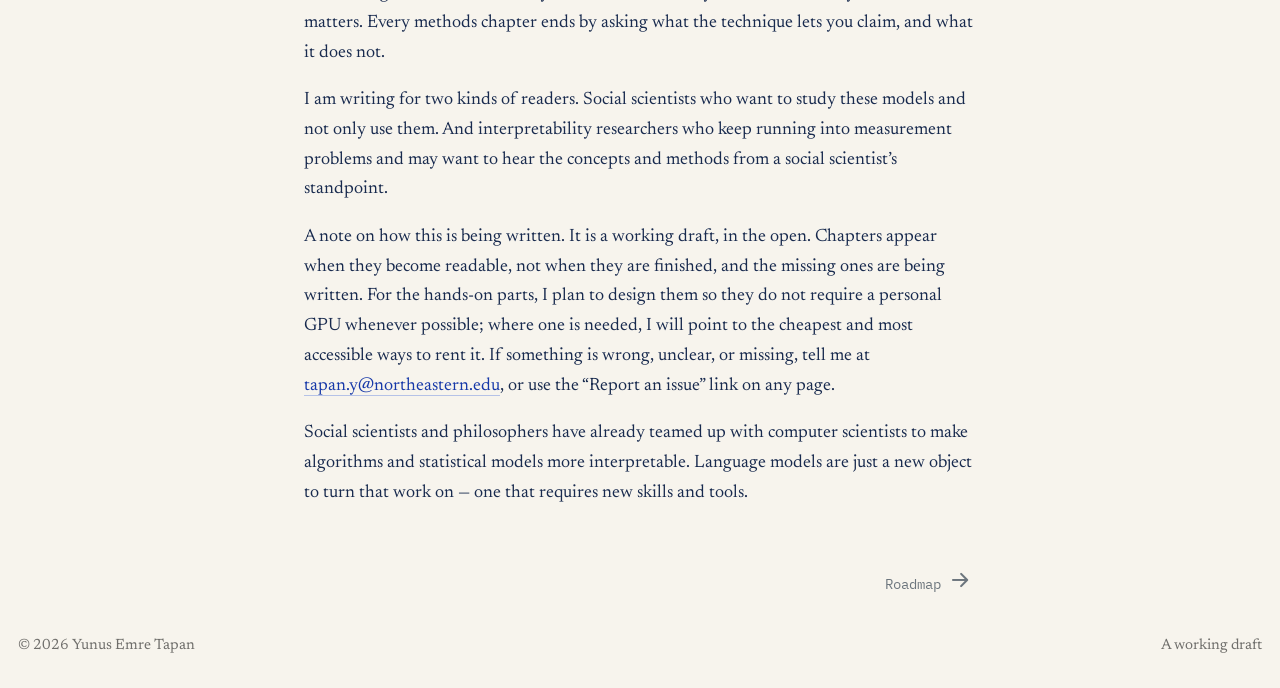
==== commit 01348a5b: "deploy: 2d0b98249001c34495e3d3e9d616cdcf0b3fde33" ====
--- a/index.html
+++ b/index.html
@@ -32,7 +32,7 @@
 <script src="site_libs/quarto-search/fuse.min.js"></script>
 <script src="site_libs/quarto-search/quarto-search.js"></script>
 <meta name="quarto:offset" content="./">
-<link href="./references.html" rel="next">
+<link href="./roadmap.html" rel="next">
 <script src="site_libs/quarto-html/quarto.js" type="module"></script>
 <script src="site_libs/quarto-html/tabsets/tabsets.js" type="module"></script>
 <script src="site_libs/quarto-html/popper.min.js"></script>
@@ -296,6 +296,12 @@
   <div class="sidebar-item-container"> 
   <a href="./index.html" class="sidebar-item-text sidebar-link active">
  <span class="menu-text">Preface</span></a>
+  </div>
+</li>
+        <li class="sidebar-item">
+  <div class="sidebar-item-container"> 
+  <a href="./roadmap.html" class="sidebar-item-text sidebar-link">
+ <span class="menu-text">Roadmap</span></a>
   </div>
 </li>
         <li class="sidebar-item">
@@ -792,8 +798,8 @@
   <div class="nav-page nav-page-previous">
   </div>
   <div class="nav-page nav-page-next">
-      <a href="./references.html" class="pagination-link" aria-label="References">
-        <span class="nav-page-text">References</span> <i class="bi bi-arrow-right-short"></i>
+      <a href="./roadmap.html" class="pagination-link" aria-label="Roadmap">
+        <span class="nav-page-text">Roadmap</span> <i class="bi bi-arrow-right-short"></i>
       </a>
   </div>
 </nav>
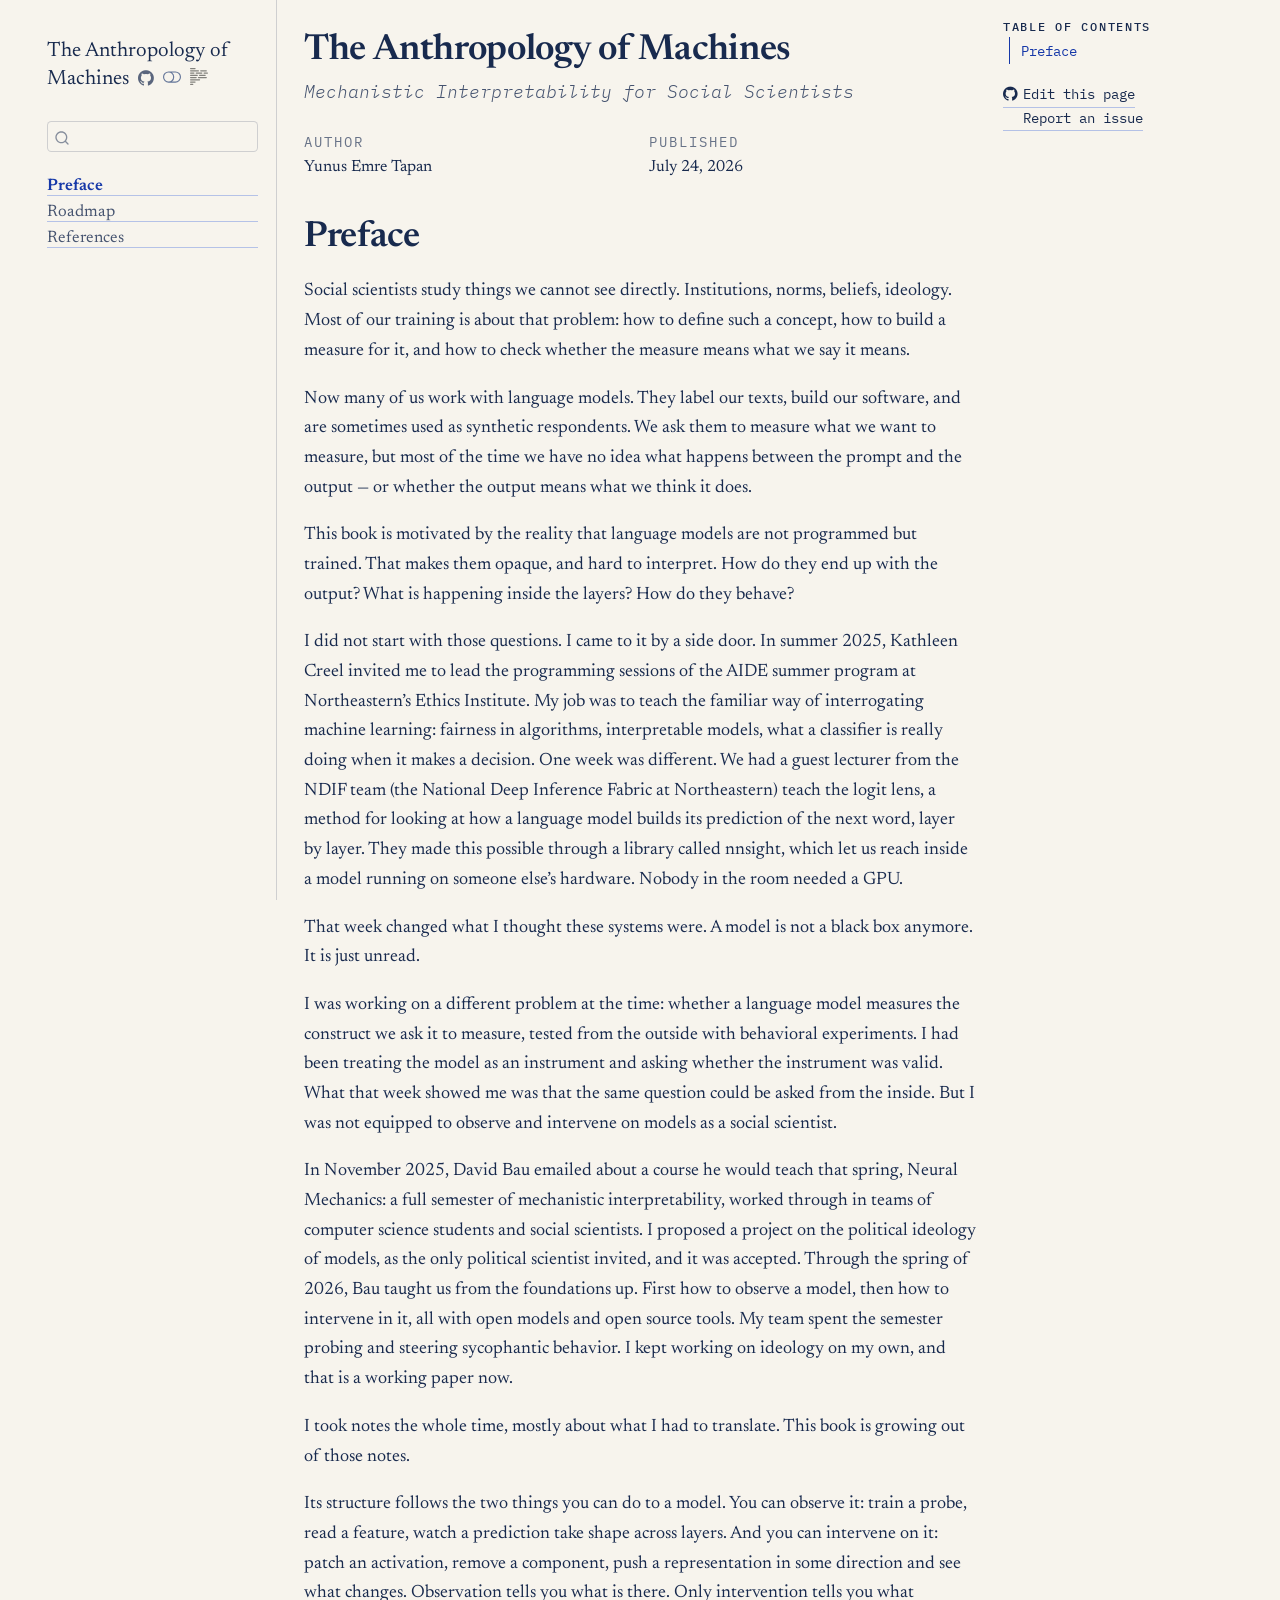
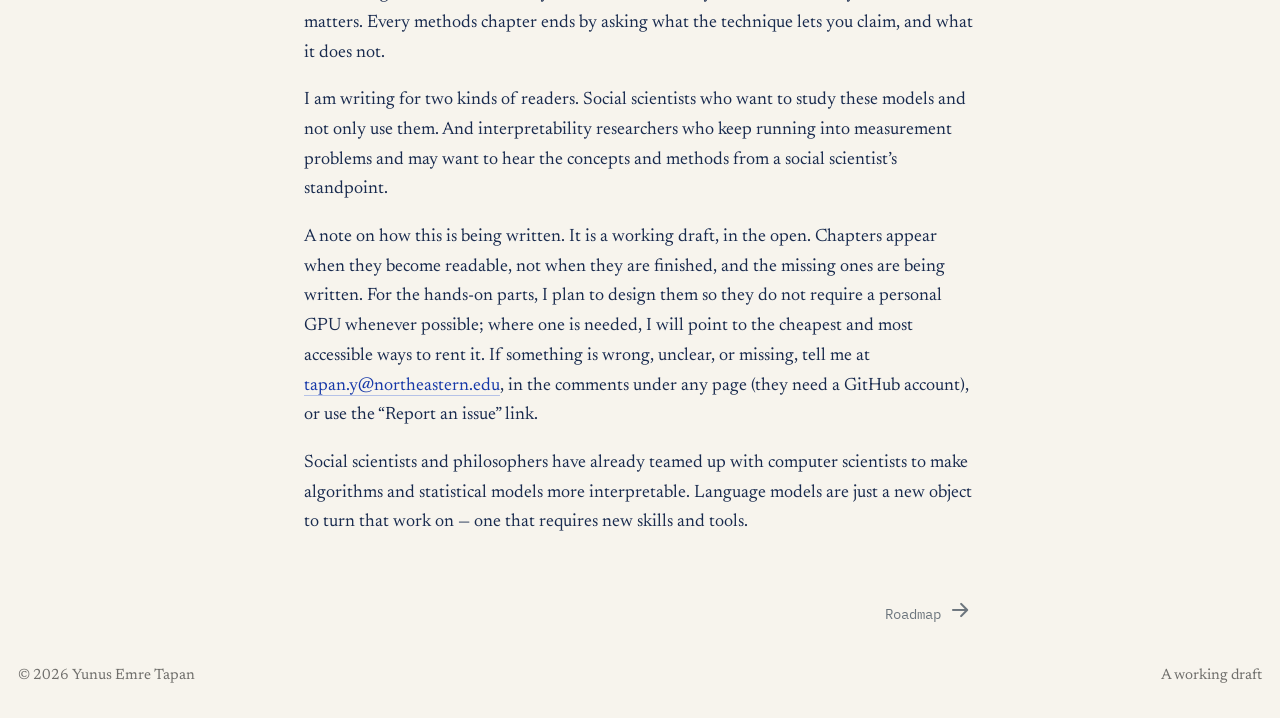
==== commit 55fb554e: "deploy: 5df69c299045a3ec8d752718ca7ff927fc9c3aee" ====
--- a/index.html
+++ b/index.html
@@ -375,7 +375,7 @@
 <p>I took notes the whole time, mostly about what I had to translate. This book is growing out of those notes.</p>
 <p>Its structure follows the two things you can do to a model. You can observe it: train a probe, read a feature, watch a prediction take shape across layers. And you can intervene on it: patch an activation, remove a component, push a representation in some direction and see what changes. Observation tells you what is there. Only intervention tells you what matters. Every methods chapter ends by asking what the technique lets you claim, and what it does not.</p>
 <p>I am writing for two kinds of readers. Social scientists who want to study these models and not only use them. And interpretability researchers who keep running into measurement problems and may want to hear the concepts and methods from a social scientist’s standpoint.</p>
-<p>A note on how this is being written. It is a working draft, in the open. Chapters appear when they become readable, not when they are finished, and the missing ones are being written. For the hands-on parts, I plan to design them so they do not require a personal GPU whenever possible; where one is needed, I will point to the cheapest and most accessible ways to rent it. If something is wrong, unclear, or missing, tell me at <a href="mailto:tapan.y@northeastern.edu">tapan.y@northeastern.edu</a>, or use the “Report an issue” link on any page.</p>
+<p>A note on how this is being written. It is a working draft, in the open. Chapters appear when they become readable, not when they are finished, and the missing ones are being written. For the hands-on parts, I plan to design them so they do not require a personal GPU whenever possible; where one is needed, I will point to the cheapest and most accessible ways to rent it. If something is wrong, unclear, or missing, tell me at <a href="mailto:tapan.y@northeastern.edu">tapan.y@northeastern.edu</a>, in the comments under any page (they need a GitHub account), or use the “Report an issue” link.</p>
 <p>Social scientists and philosophers have already teamed up with computer scientists to make algorithms and statistical models more interpretable. Language models are just a new object to turn that work on — one that requires new skills and tools.</p>
 
 
@@ -794,6 +794,38 @@
     }
   });
   </script>
+<input type="hidden" id="giscus-base-theme" value="preferred_color_scheme">
+<input type="hidden" id="giscus-alt-theme" value="preferred_color_scheme">
+<script>
+  function loadGiscus() {
+    // Function to get the theme based on body class
+    const getTheme = () => {
+      let baseTheme = document.getElementById('giscus-base-theme').value;
+      let altTheme = document.getElementById('giscus-alt-theme').value;
+      if (authorPrefersDark) {
+          [baseTheme, altTheme] = [altTheme, baseTheme];
+      }
+      return document.body.classList.contains('quarto-dark') ? altTheme : baseTheme;
+    };
+    const script = document.createElement("script");
+    script.src = "https://giscus.app/client.js";
+    script.async = true;
+    script.dataset.repo = "tapanyemre/anthropology-of-machines";
+    script.dataset.repoId = "R_kgDOTh5YUg";
+    script.dataset.category = "General";
+    script.dataset.categoryId = "DIC_kwDOTh5YUs4DB2et";
+    script.dataset.mapping = "pathname";
+    script.dataset.reactionsEnabled = "1";
+    script.dataset.emitMetadata = "0";
+    script.dataset.inputPosition = "bottom";
+    script.dataset.theme = getTheme();
+    script.dataset.lang = "en";
+    script.crossOrigin = "anonymous";
+    // Append the script to the desired div instead of at the end of the body
+    document.getElementById("quarto-content").appendChild(script);
+  }
+  loadGiscus();
+</script>
 <nav class="page-navigation">
   <div class="nav-page nav-page-previous">
   </div>
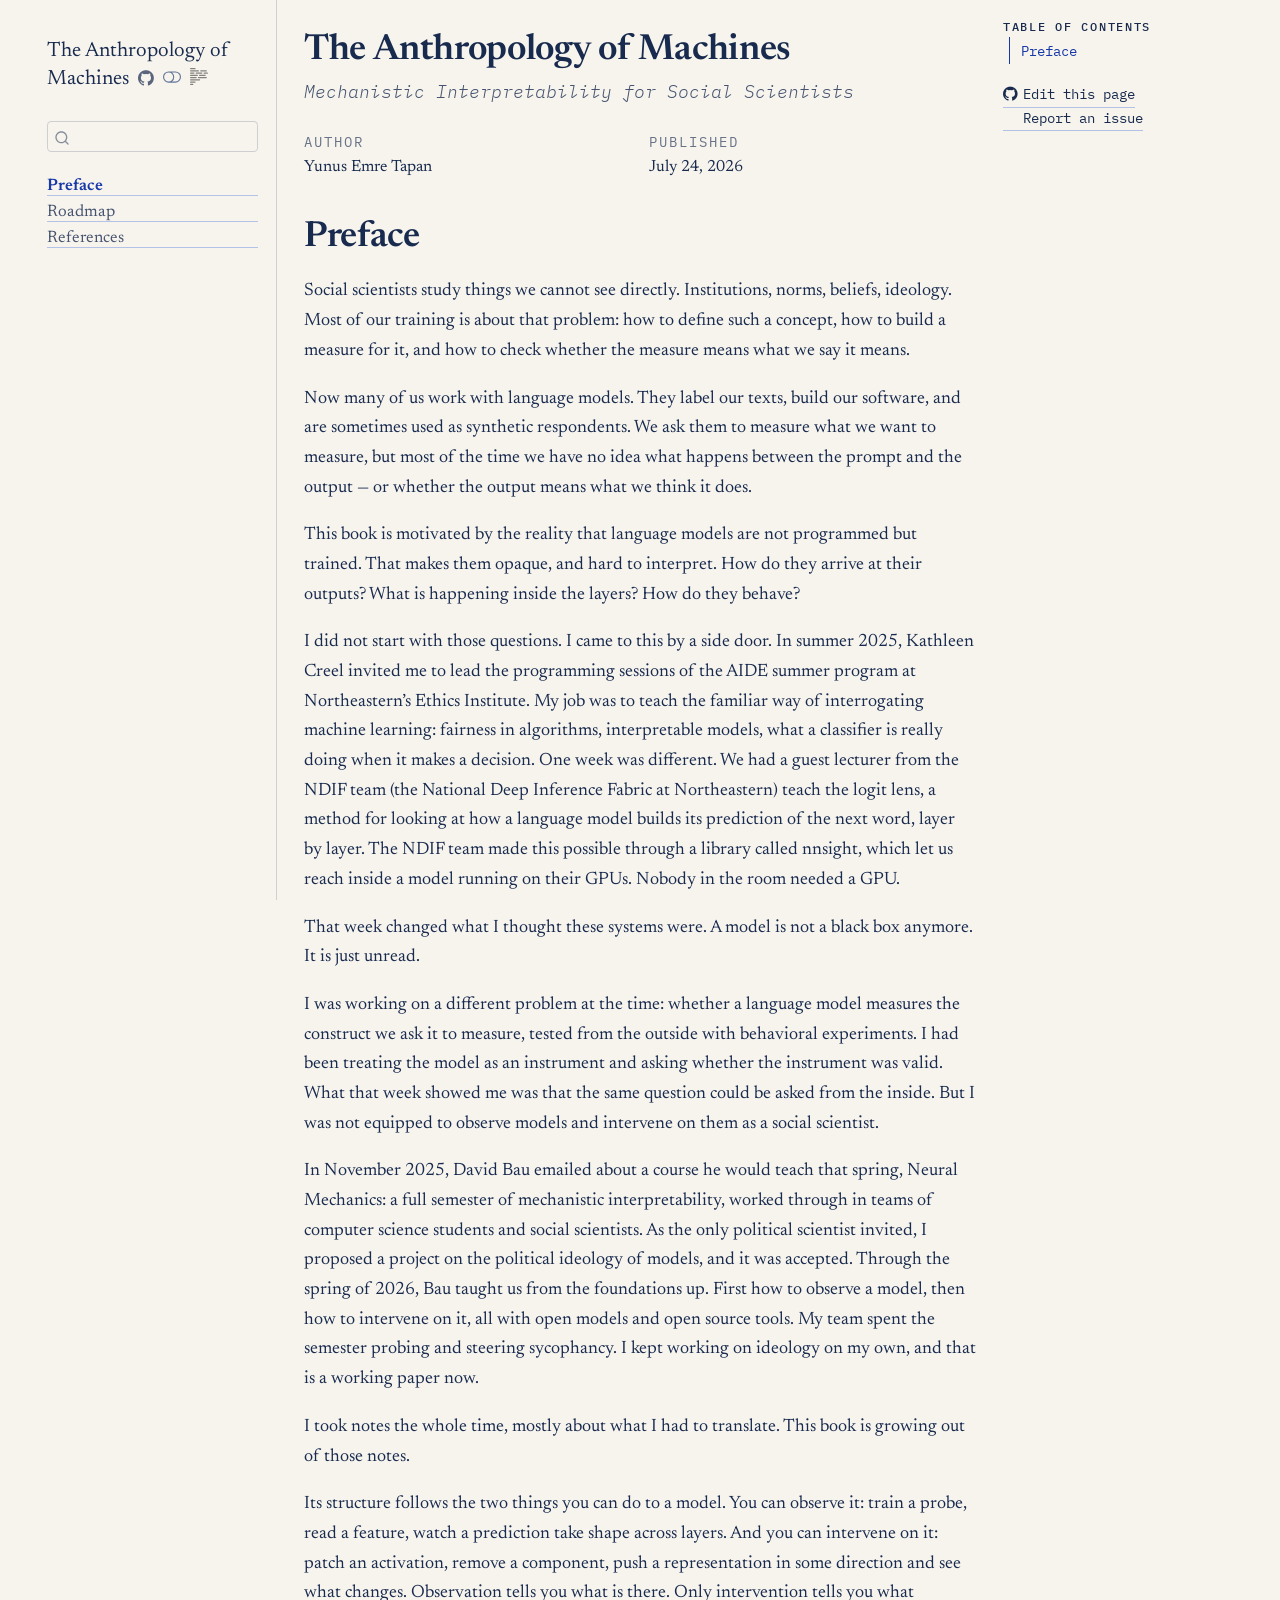
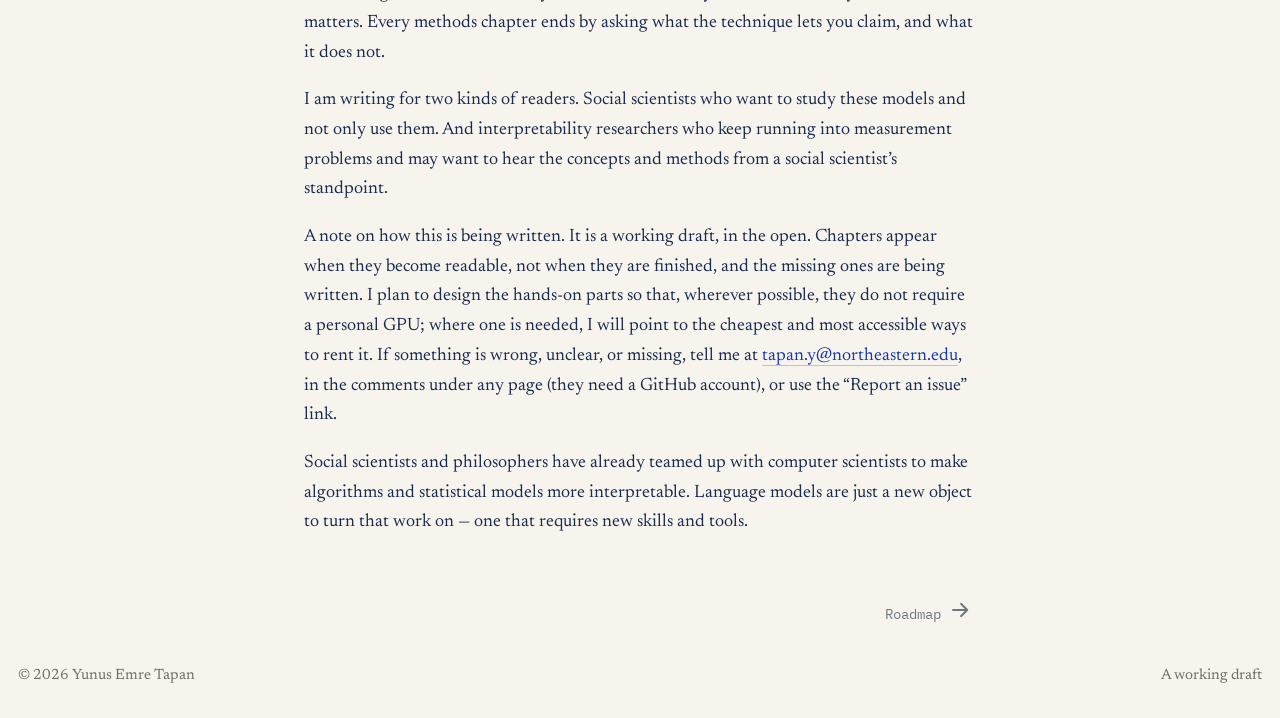
==== commit 0fe0a778: "deploy: 2446424403d1ea356b720b46148688886084d3d8" ====
--- a/index.html
+++ b/index.html
@@ -44,9 +44,9 @@
 <link href="site_libs/quarto-html/quarto-syntax-highlighting-7dd2c49cf871c52c0d0b7ccd4cccec9b.css" rel="stylesheet" class="quarto-color-scheme-extra" id="quarto-text-highlighting-styles">
 <script src="site_libs/bootstrap/bootstrap.min.js"></script>
 <link href="site_libs/bootstrap/bootstrap-icons.css" rel="stylesheet">
-<link href="site_libs/bootstrap/bootstrap-b2f9ab7451d72006998199e61c1aa75a.min.css" rel="stylesheet" append-hash="true" class="quarto-color-scheme" id="quarto-bootstrap" data-mode="light">
-<link href="site_libs/bootstrap/bootstrap-dark-08941d5487da363c9069f67ec573bdab.min.css" rel="stylesheet" append-hash="true" class="quarto-color-scheme quarto-color-alternate" id="quarto-bootstrap" data-mode="dark">
-<link href="site_libs/bootstrap/bootstrap-b2f9ab7451d72006998199e61c1aa75a.min.css" rel="stylesheet" append-hash="true" class="quarto-color-scheme-extra" id="quarto-bootstrap" data-mode="light">
+<link href="site_libs/bootstrap/bootstrap-20416a64d94f8ae5e8f10bdf1f1478ee.min.css" rel="stylesheet" append-hash="true" class="quarto-color-scheme" id="quarto-bootstrap" data-mode="light">
+<link href="site_libs/bootstrap/bootstrap-dark-c999aaa69dad1ae69d7a60c1513b6d30.min.css" rel="stylesheet" append-hash="true" class="quarto-color-scheme quarto-color-alternate" id="quarto-bootstrap" data-mode="dark">
+<link href="site_libs/bootstrap/bootstrap-20416a64d94f8ae5e8f10bdf1f1478ee.min.css" rel="stylesheet" append-hash="true" class="quarto-color-scheme-extra" id="quarto-bootstrap" data-mode="light">
 <script id="quarto-search-options" type="application/json">{
   "location": "sidebar",
   "copy-button": false,
@@ -367,15 +367,15 @@
      (SICSS-Istanbul talk and Substack essay, July 2026). -->
 <p>Social scientists study things we cannot see directly. Institutions, norms, beliefs, ideology. Most of our training is about that problem: how to define such a concept, how to build a measure for it, and how to check whether the measure means what we say it means.</p>
 <p>Now many of us work with language models. They label our texts, build our software, and are sometimes used as synthetic respondents. We ask them to measure what we want to measure, but most of the time we have no idea what happens between the prompt and the output — or whether the output means what we think it does.</p>
-<p>This book is motivated by the reality that language models are not programmed but trained. That makes them opaque, and hard to interpret. How do they end up with the output? What is happening inside the layers? How do they behave?</p>
-<p>I did not start with those questions. I came to it by a side door. In summer 2025, Kathleen Creel invited me to lead the programming sessions of the AIDE summer program at Northeastern’s Ethics Institute. My job was to teach the familiar way of interrogating machine learning: fairness in algorithms, interpretable models, what a classifier is really doing when it makes a decision. One week was different. We had a guest lecturer from the NDIF team (the National Deep Inference Fabric at Northeastern) teach the logit lens, a method for looking at how a language model builds its prediction of the next word, layer by layer. They made this possible through a library called nnsight, which let us reach inside a model running on someone else’s hardware. Nobody in the room needed a GPU.</p>
+<p>This book is motivated by the reality that language models are not programmed but trained. That makes them opaque, and hard to interpret. How do they arrive at their outputs? What is happening inside the layers? How do they behave?</p>
+<p>I did not start with those questions. I came to this by a side door. In summer 2025, Kathleen Creel invited me to lead the programming sessions of the AIDE summer program at Northeastern’s Ethics Institute. My job was to teach the familiar way of interrogating machine learning: fairness in algorithms, interpretable models, what a classifier is really doing when it makes a decision. One week was different. We had a guest lecturer from the NDIF team (the National Deep Inference Fabric at Northeastern) teach the logit lens, a method for looking at how a language model builds its prediction of the next word, layer by layer. The NDIF team made this possible through a library called nnsight, which let us reach inside a model running on their GPUs. Nobody in the room needed a GPU.</p>
 <p>That week changed what I thought these systems were. A model is not a black box anymore. It is just unread.</p>
-<p>I was working on a different problem at the time: whether a language model measures the construct we ask it to measure, tested from the outside with behavioral experiments. I had been treating the model as an instrument and asking whether the instrument was valid. What that week showed me was that the same question could be asked from the inside. But I was not equipped to observe and intervene on models as a social scientist.</p>
-<p>In November 2025, David Bau emailed about a course he would teach that spring, Neural Mechanics: a full semester of mechanistic interpretability, worked through in teams of computer science students and social scientists. I proposed a project on the political ideology of models, as the only political scientist invited, and it was accepted. Through the spring of 2026, Bau taught us from the foundations up. First how to observe a model, then how to intervene in it, all with open models and open source tools. My team spent the semester probing and steering sycophantic behavior. I kept working on ideology on my own, and that is a working paper now.</p>
+<p>I was working on a different problem at the time: whether a language model measures the construct we ask it to measure, tested from the outside with behavioral experiments. I had been treating the model as an instrument and asking whether the instrument was valid. What that week showed me was that the same question could be asked from the inside. But I was not equipped to observe models and intervene on them as a social scientist.</p>
+<p>In November 2025, David Bau emailed about a course he would teach that spring, Neural Mechanics: a full semester of mechanistic interpretability, worked through in teams of computer science students and social scientists. As the only political scientist invited, I proposed a project on the political ideology of models, and it was accepted. Through the spring of 2026, Bau taught us from the foundations up. First how to observe a model, then how to intervene on it, all with open models and open source tools. My team spent the semester probing and steering sycophancy. I kept working on ideology on my own, and that is a working paper now.</p>
 <p>I took notes the whole time, mostly about what I had to translate. This book is growing out of those notes.</p>
 <p>Its structure follows the two things you can do to a model. You can observe it: train a probe, read a feature, watch a prediction take shape across layers. And you can intervene on it: patch an activation, remove a component, push a representation in some direction and see what changes. Observation tells you what is there. Only intervention tells you what matters. Every methods chapter ends by asking what the technique lets you claim, and what it does not.</p>
 <p>I am writing for two kinds of readers. Social scientists who want to study these models and not only use them. And interpretability researchers who keep running into measurement problems and may want to hear the concepts and methods from a social scientist’s standpoint.</p>
-<p>A note on how this is being written. It is a working draft, in the open. Chapters appear when they become readable, not when they are finished, and the missing ones are being written. For the hands-on parts, I plan to design them so they do not require a personal GPU whenever possible; where one is needed, I will point to the cheapest and most accessible ways to rent it. If something is wrong, unclear, or missing, tell me at <a href="mailto:tapan.y@northeastern.edu">tapan.y@northeastern.edu</a>, in the comments under any page (they need a GitHub account), or use the “Report an issue” link.</p>
+<p>A note on how this is being written. It is a working draft, in the open. Chapters appear when they become readable, not when they are finished, and the missing ones are being written. I plan to design the hands-on parts so that, wherever possible, they do not require a personal GPU; where one is needed, I will point to the cheapest and most accessible ways to rent it. If something is wrong, unclear, or missing, tell me at <a href="mailto:tapan.y@northeastern.edu">tapan.y@northeastern.edu</a>, in the comments under any page (they need a GitHub account), or use the “Report an issue” link.</p>
 <p>Social scientists and philosophers have already teamed up with computer scientists to make algorithms and statistical models more interpretable. Language models are just a new object to turn that work on — one that requires new skills and tools.</p>
 
 
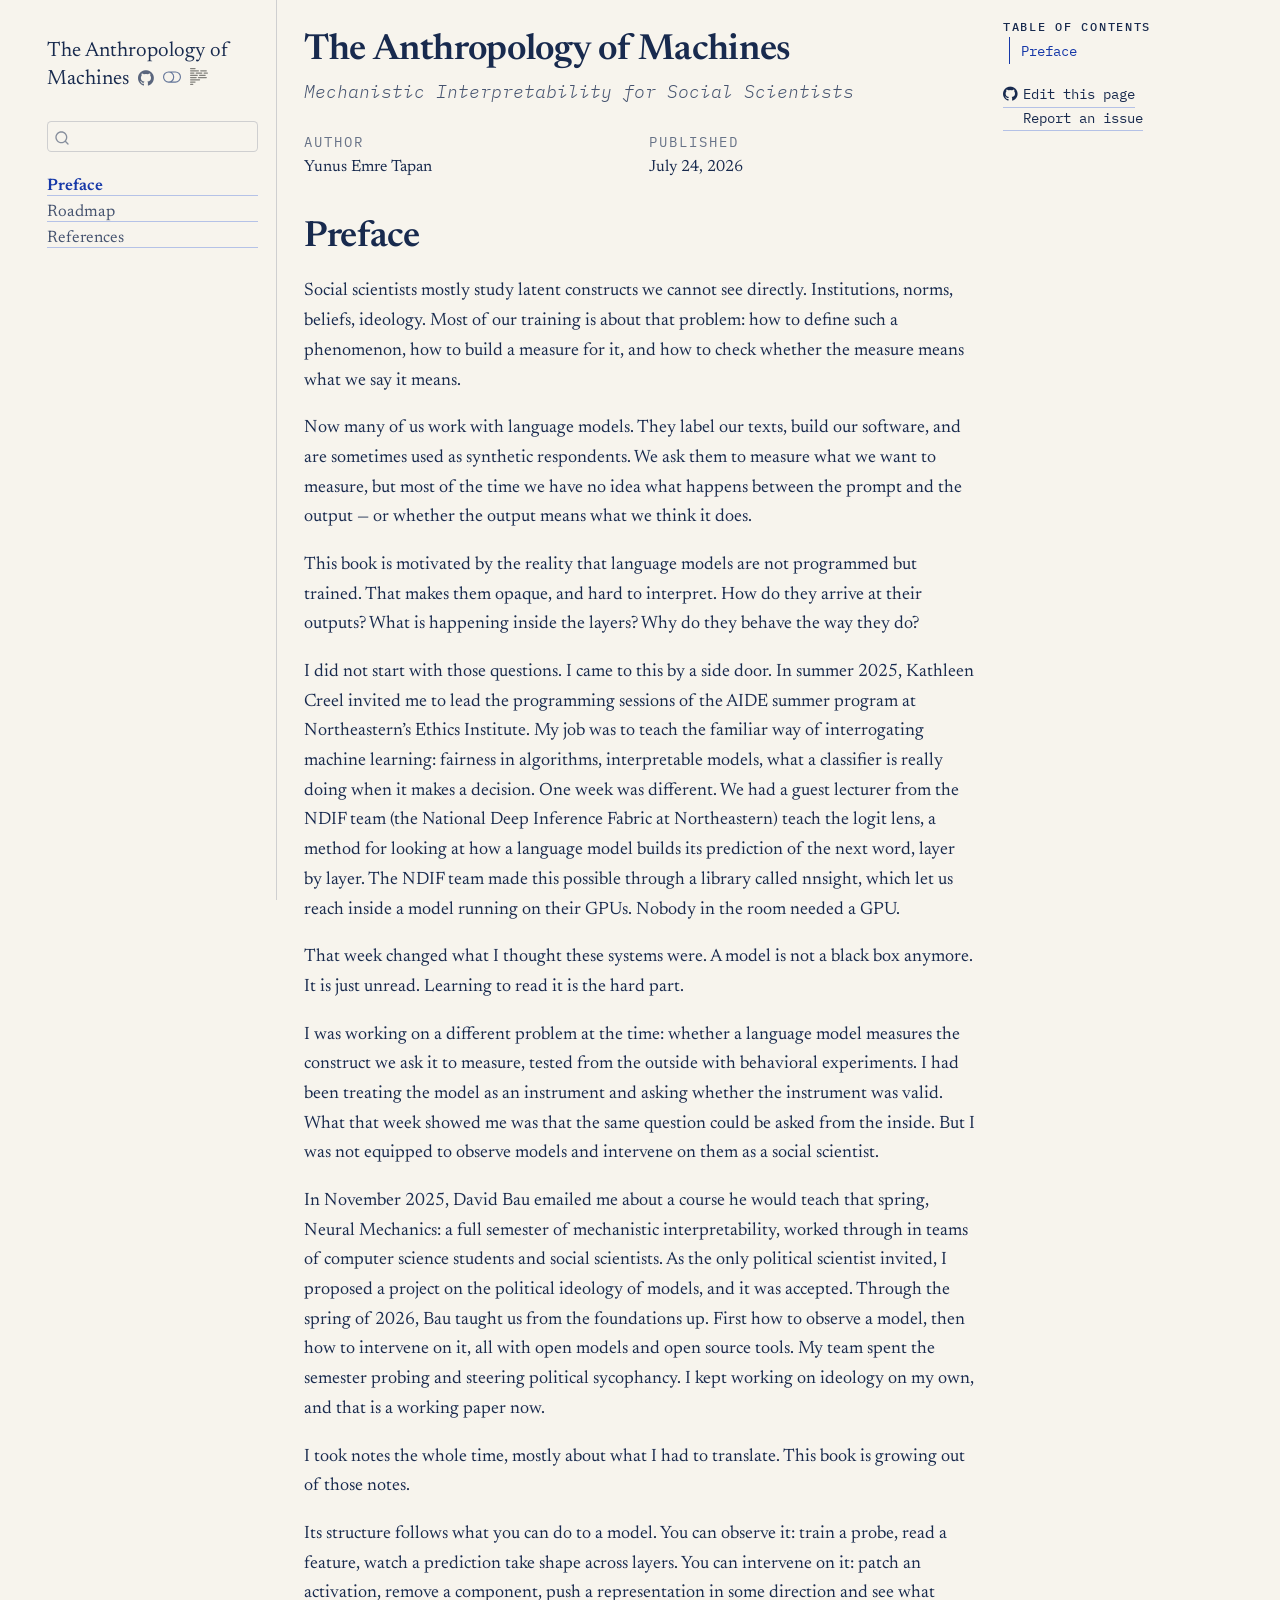
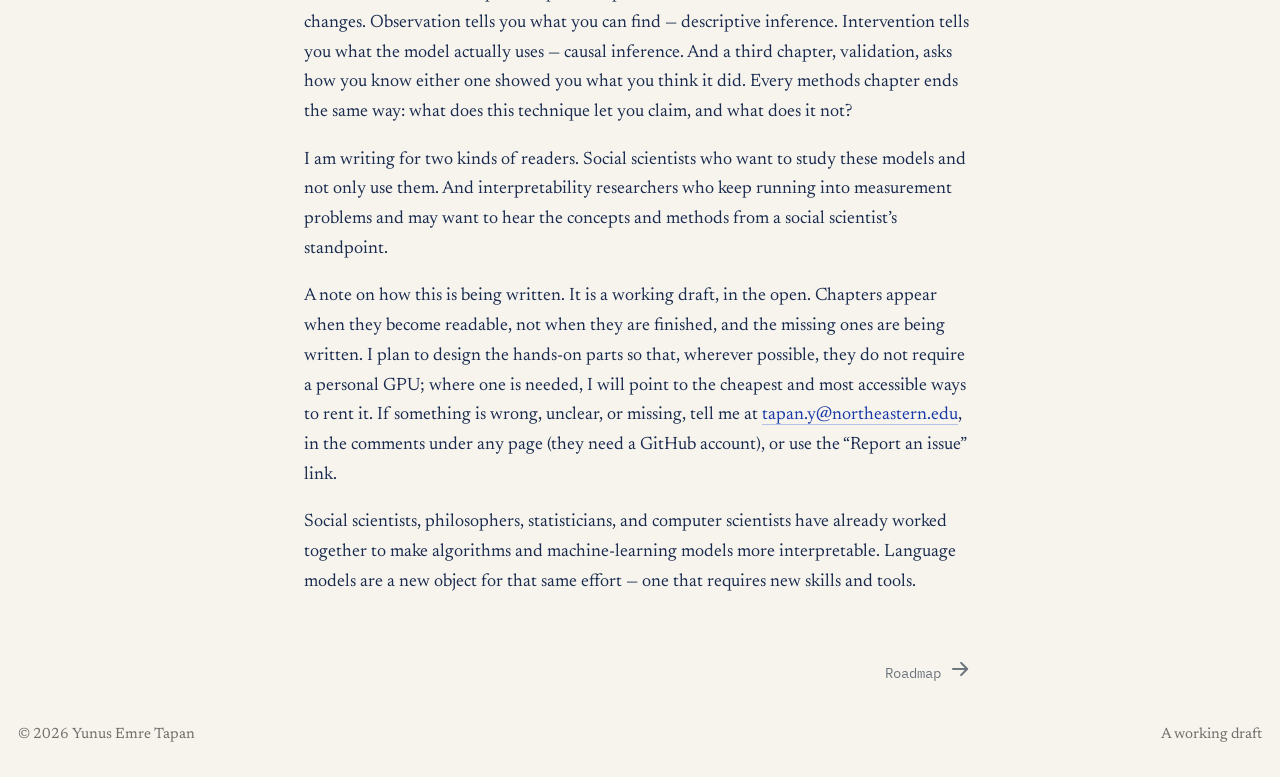
==== commit dcd548a6: "deploy: dbbf6571fb6f28c80785e9f08390c4727c1a8a46" ====
--- a/index.html
+++ b/index.html
@@ -44,9 +44,9 @@
 <link href="site_libs/quarto-html/quarto-syntax-highlighting-7dd2c49cf871c52c0d0b7ccd4cccec9b.css" rel="stylesheet" class="quarto-color-scheme-extra" id="quarto-text-highlighting-styles">
 <script src="site_libs/bootstrap/bootstrap.min.js"></script>
 <link href="site_libs/bootstrap/bootstrap-icons.css" rel="stylesheet">
-<link href="site_libs/bootstrap/bootstrap-20416a64d94f8ae5e8f10bdf1f1478ee.min.css" rel="stylesheet" append-hash="true" class="quarto-color-scheme" id="quarto-bootstrap" data-mode="light">
-<link href="site_libs/bootstrap/bootstrap-dark-c999aaa69dad1ae69d7a60c1513b6d30.min.css" rel="stylesheet" append-hash="true" class="quarto-color-scheme quarto-color-alternate" id="quarto-bootstrap" data-mode="dark">
-<link href="site_libs/bootstrap/bootstrap-20416a64d94f8ae5e8f10bdf1f1478ee.min.css" rel="stylesheet" append-hash="true" class="quarto-color-scheme-extra" id="quarto-bootstrap" data-mode="light">
+<link href="site_libs/bootstrap/bootstrap-b2f9ab7451d72006998199e61c1aa75a.min.css" rel="stylesheet" append-hash="true" class="quarto-color-scheme" id="quarto-bootstrap" data-mode="light">
+<link href="site_libs/bootstrap/bootstrap-dark-08941d5487da363c9069f67ec573bdab.min.css" rel="stylesheet" append-hash="true" class="quarto-color-scheme quarto-color-alternate" id="quarto-bootstrap" data-mode="dark">
+<link href="site_libs/bootstrap/bootstrap-b2f9ab7451d72006998199e61c1aa75a.min.css" rel="stylesheet" append-hash="true" class="quarto-color-scheme-extra" id="quarto-bootstrap" data-mode="light">
 <script id="quarto-search-options" type="application/json">{
   "location": "sidebar",
   "copy-button": false,
@@ -362,21 +362,21 @@
 
 <section id="preface" class="level1 unnumbered">
 <h1 class="unnumbered">Preface</h1>
-<!-- FIRST VERSION, Emre's draft, lightly copy-edited. Plain register.
-     "It's just unread" and the closing "a new object to turn it on" are his own lines
-     (SICSS-Istanbul talk and Substack essay, July 2026). -->
-<p>Social scientists study things we cannot see directly. Institutions, norms, beliefs, ideology. Most of our training is about that problem: how to define such a concept, how to build a measure for it, and how to check whether the measure means what we say it means.</p>
+<!-- Preface. "A model is not a black box anymore. It is just unread." echoes his
+     SICSS-Istanbul talk (July 2026). Reviewer-passed and copy-edited 24 July 2026;
+     plain register, his voice. -->
+<p>Social scientists mostly study latent constructs we cannot see directly. Institutions, norms, beliefs, ideology. Most of our training is about that problem: how to define such a phenomenon, how to build a measure for it, and how to check whether the measure means what we say it means.</p>
 <p>Now many of us work with language models. They label our texts, build our software, and are sometimes used as synthetic respondents. We ask them to measure what we want to measure, but most of the time we have no idea what happens between the prompt and the output — or whether the output means what we think it does.</p>
-<p>This book is motivated by the reality that language models are not programmed but trained. That makes them opaque, and hard to interpret. How do they arrive at their outputs? What is happening inside the layers? How do they behave?</p>
+<p>This book is motivated by the reality that language models are not programmed but trained. That makes them opaque, and hard to interpret. How do they arrive at their outputs? What is happening inside the layers? Why do they behave the way they do?</p>
 <p>I did not start with those questions. I came to this by a side door. In summer 2025, Kathleen Creel invited me to lead the programming sessions of the AIDE summer program at Northeastern’s Ethics Institute. My job was to teach the familiar way of interrogating machine learning: fairness in algorithms, interpretable models, what a classifier is really doing when it makes a decision. One week was different. We had a guest lecturer from the NDIF team (the National Deep Inference Fabric at Northeastern) teach the logit lens, a method for looking at how a language model builds its prediction of the next word, layer by layer. The NDIF team made this possible through a library called nnsight, which let us reach inside a model running on their GPUs. Nobody in the room needed a GPU.</p>
-<p>That week changed what I thought these systems were. A model is not a black box anymore. It is just unread.</p>
+<p>That week changed what I thought these systems were. A model is not a black box anymore. It is just unread. Learning to read it is the hard part.</p>
 <p>I was working on a different problem at the time: whether a language model measures the construct we ask it to measure, tested from the outside with behavioral experiments. I had been treating the model as an instrument and asking whether the instrument was valid. What that week showed me was that the same question could be asked from the inside. But I was not equipped to observe models and intervene on them as a social scientist.</p>
-<p>In November 2025, David Bau emailed about a course he would teach that spring, Neural Mechanics: a full semester of mechanistic interpretability, worked through in teams of computer science students and social scientists. As the only political scientist invited, I proposed a project on the political ideology of models, and it was accepted. Through the spring of 2026, Bau taught us from the foundations up. First how to observe a model, then how to intervene on it, all with open models and open source tools. My team spent the semester probing and steering sycophancy. I kept working on ideology on my own, and that is a working paper now.</p>
+<p>In November 2025, David Bau emailed me about a course he would teach that spring, Neural Mechanics: a full semester of mechanistic interpretability, worked through in teams of computer science students and social scientists. As the only political scientist invited, I proposed a project on the political ideology of models, and it was accepted. Through the spring of 2026, Bau taught us from the foundations up. First how to observe a model, then how to intervene on it, all with open models and open source tools. My team spent the semester probing and steering political sycophancy. I kept working on ideology on my own, and that is a working paper now.</p>
 <p>I took notes the whole time, mostly about what I had to translate. This book is growing out of those notes.</p>
-<p>Its structure follows the two things you can do to a model. You can observe it: train a probe, read a feature, watch a prediction take shape across layers. And you can intervene on it: patch an activation, remove a component, push a representation in some direction and see what changes. Observation tells you what is there. Only intervention tells you what matters. Every methods chapter ends by asking what the technique lets you claim, and what it does not.</p>
+<p>Its structure follows what you can do to a model. You can observe it: train a probe, read a feature, watch a prediction take shape across layers. You can intervene on it: patch an activation, remove a component, push a representation in some direction and see what changes. Observation tells you what you can find — descriptive inference. Intervention tells you what the model actually uses — causal inference. And a third chapter, validation, asks how you know either one showed you what you think it did. Every methods chapter ends the same way: what does this technique let you claim, and what does it not?</p>
 <p>I am writing for two kinds of readers. Social scientists who want to study these models and not only use them. And interpretability researchers who keep running into measurement problems and may want to hear the concepts and methods from a social scientist’s standpoint.</p>
 <p>A note on how this is being written. It is a working draft, in the open. Chapters appear when they become readable, not when they are finished, and the missing ones are being written. I plan to design the hands-on parts so that, wherever possible, they do not require a personal GPU; where one is needed, I will point to the cheapest and most accessible ways to rent it. If something is wrong, unclear, or missing, tell me at <a href="mailto:tapan.y@northeastern.edu">tapan.y@northeastern.edu</a>, in the comments under any page (they need a GitHub account), or use the “Report an issue” link.</p>
-<p>Social scientists and philosophers have already teamed up with computer scientists to make algorithms and statistical models more interpretable. Language models are just a new object to turn that work on — one that requires new skills and tools.</p>
+<p>Social scientists, philosophers, statisticians, and computer scientists have already worked together to make algorithms and machine-learning models more interpretable. Language models are a new object for that same effort — one that requires new skills and tools.</p>
 
 
 </section>
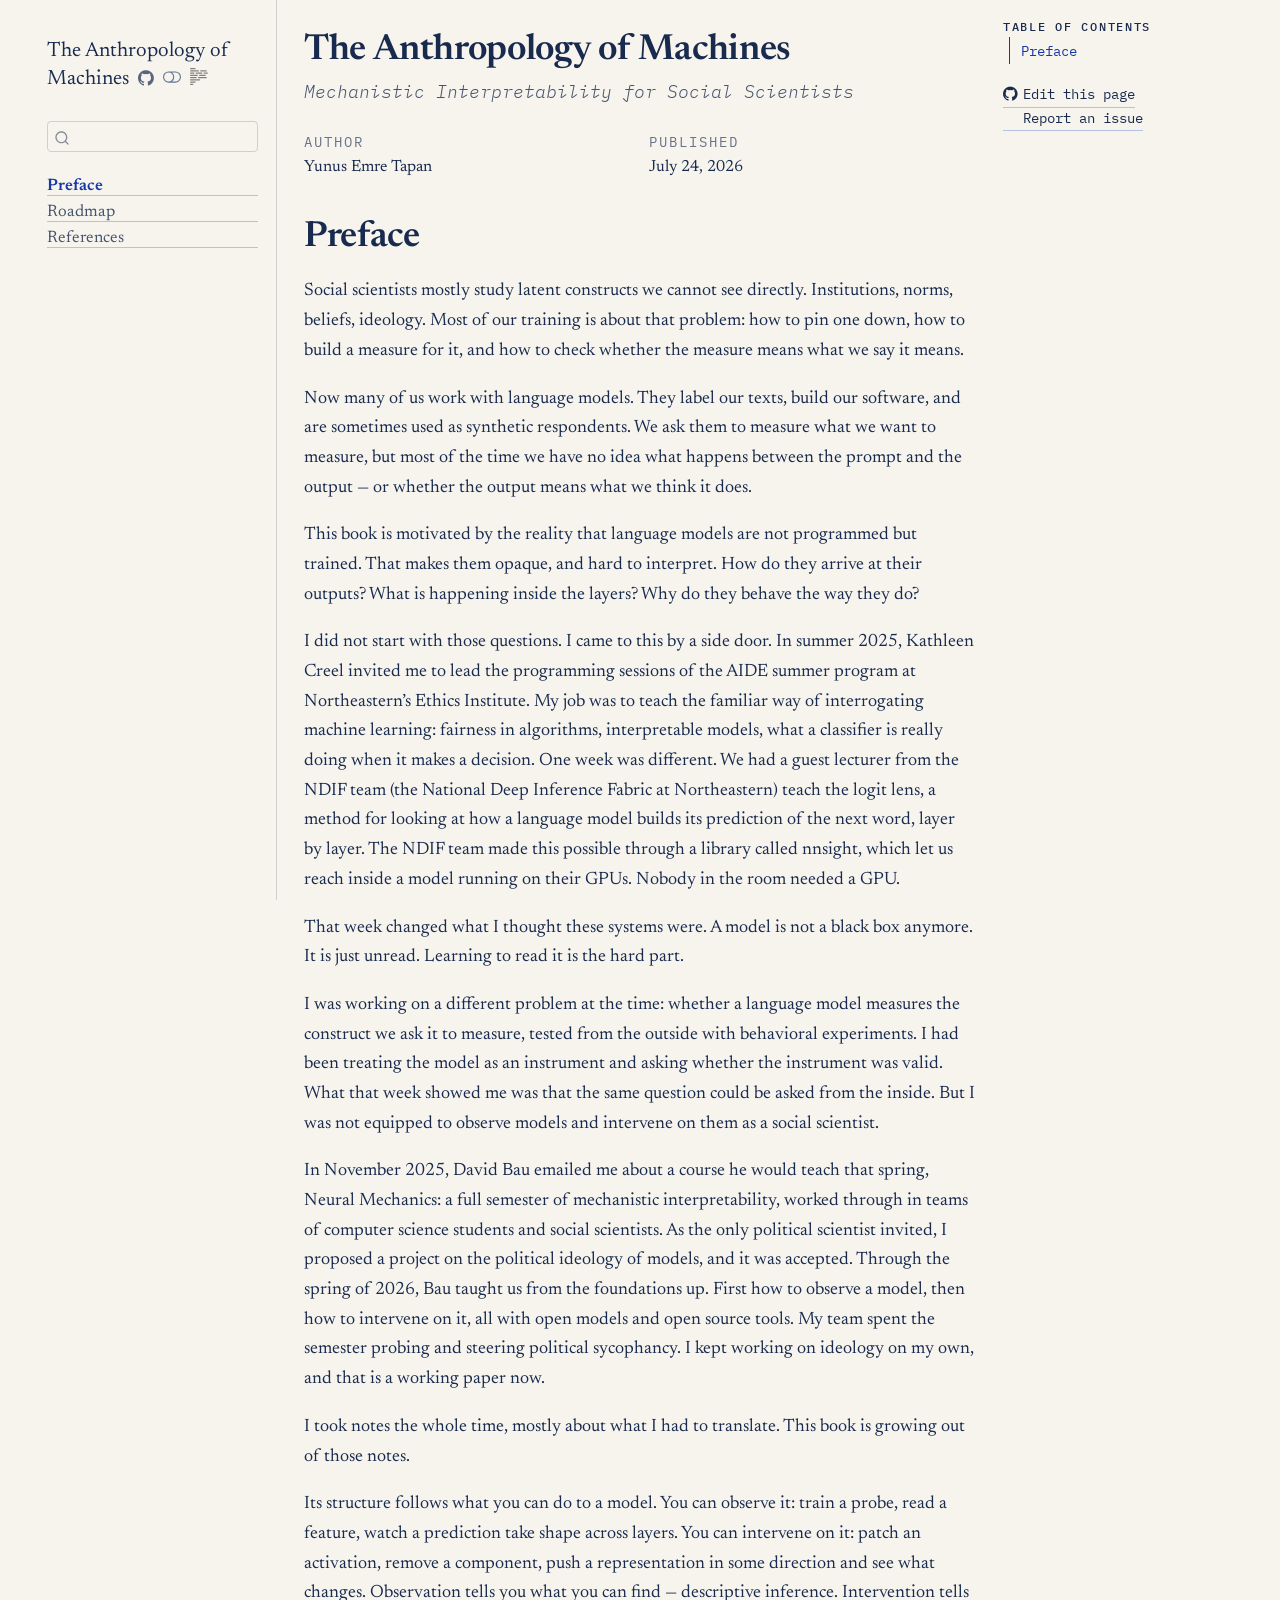
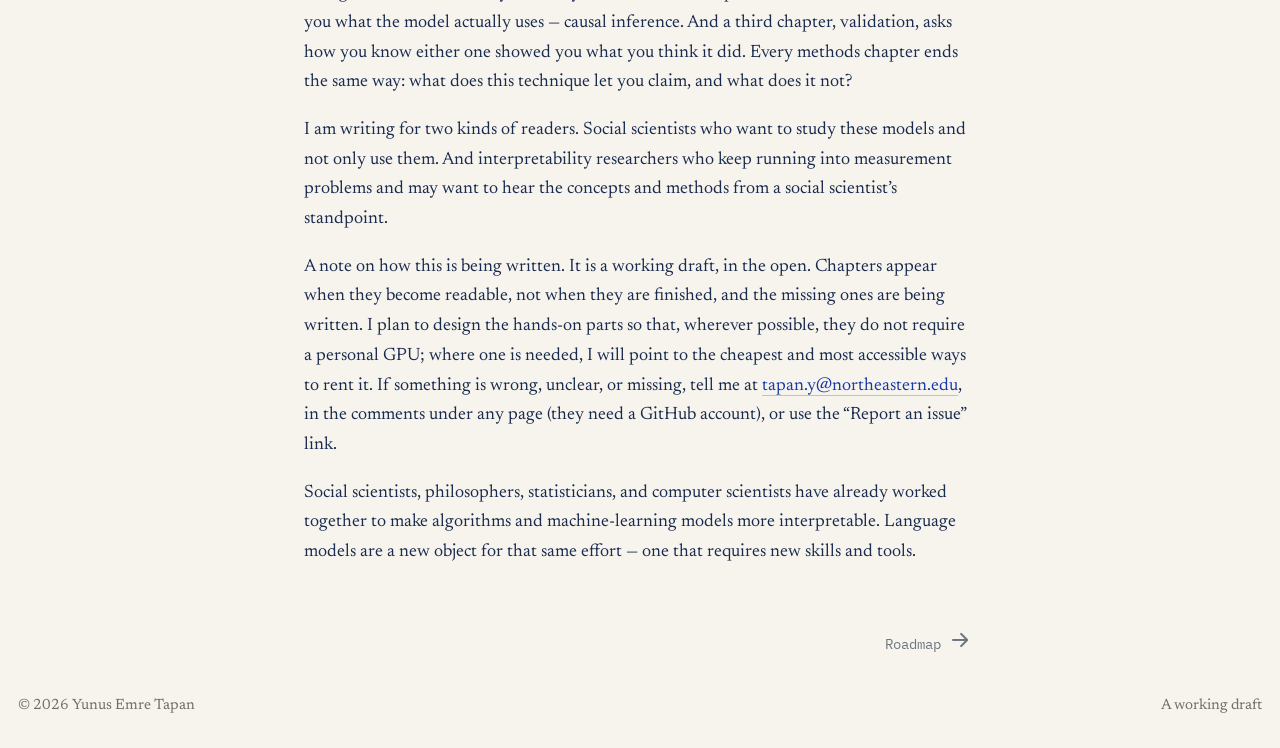
==== commit 55756f88: "deploy: c58cb3da744ca3ead89b9fe1525ead0fa38db2f2" ====
--- a/index.html
+++ b/index.html
@@ -365,7 +365,7 @@
 <!-- Preface. "A model is not a black box anymore. It is just unread." echoes his
      SICSS-Istanbul talk (July 2026). Reviewer-passed and copy-edited 24 July 2026;
      plain register, his voice. -->
-<p>Social scientists mostly study latent constructs we cannot see directly. Institutions, norms, beliefs, ideology. Most of our training is about that problem: how to define such a phenomenon, how to build a measure for it, and how to check whether the measure means what we say it means.</p>
+<p>Social scientists mostly study latent constructs we cannot see directly. Institutions, norms, beliefs, ideology. Most of our training is about that problem: how to pin one down, how to build a measure for it, and how to check whether the measure means what we say it means.</p>
 <p>Now many of us work with language models. They label our texts, build our software, and are sometimes used as synthetic respondents. We ask them to measure what we want to measure, but most of the time we have no idea what happens between the prompt and the output — or whether the output means what we think it does.</p>
 <p>This book is motivated by the reality that language models are not programmed but trained. That makes them opaque, and hard to interpret. How do they arrive at their outputs? What is happening inside the layers? Why do they behave the way they do?</p>
 <p>I did not start with those questions. I came to this by a side door. In summer 2025, Kathleen Creel invited me to lead the programming sessions of the AIDE summer program at Northeastern’s Ethics Institute. My job was to teach the familiar way of interrogating machine learning: fairness in algorithms, interpretable models, what a classifier is really doing when it makes a decision. One week was different. We had a guest lecturer from the NDIF team (the National Deep Inference Fabric at Northeastern) teach the logit lens, a method for looking at how a language model builds its prediction of the next word, layer by layer. The NDIF team made this possible through a library called nnsight, which let us reach inside a model running on their GPUs. Nobody in the room needed a GPU.</p>
